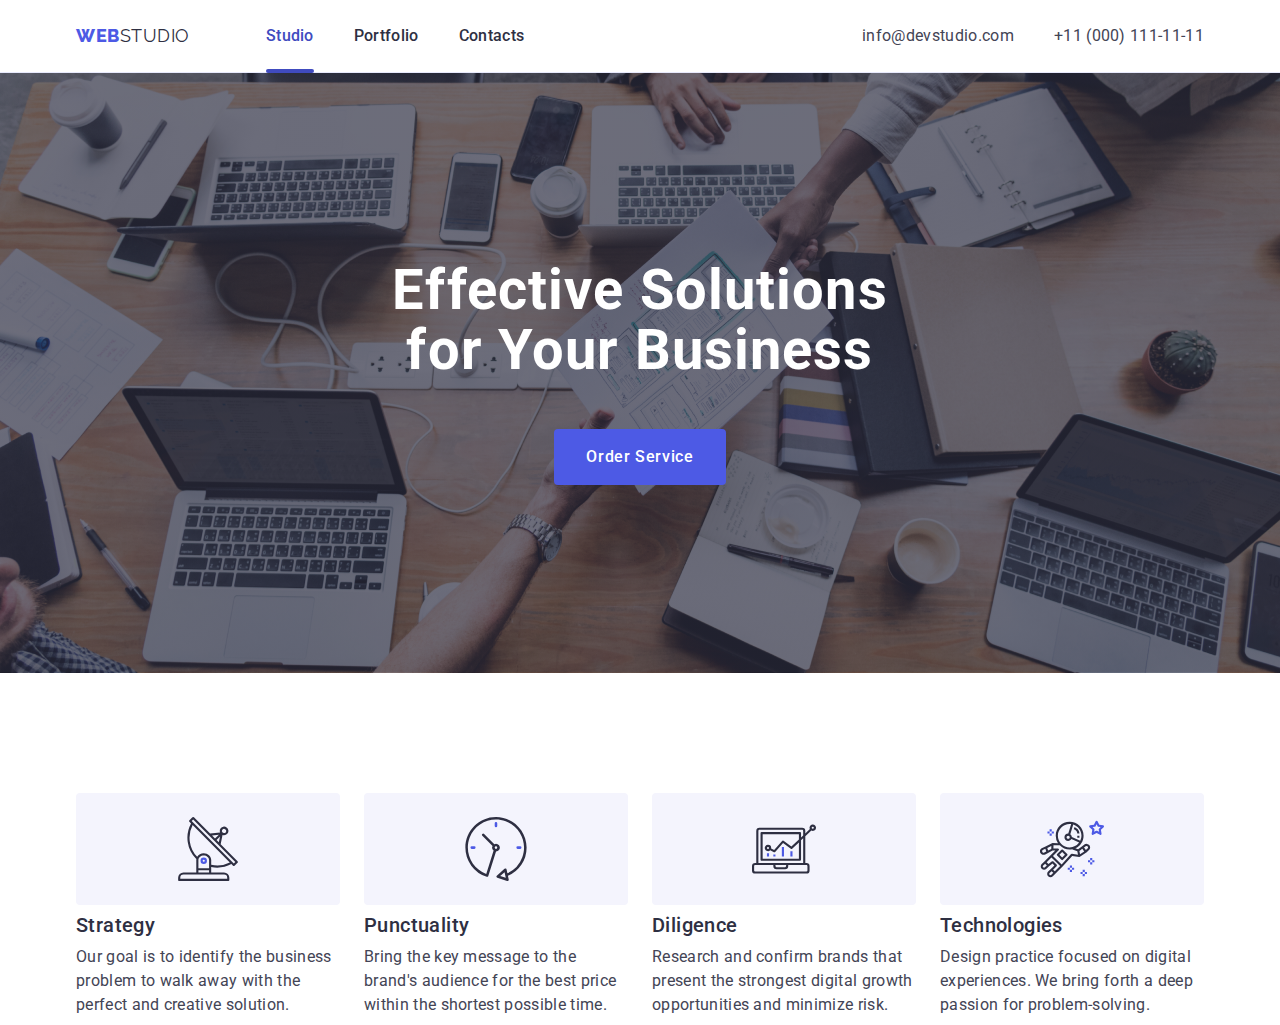
==== index.html @ 79053220 "menu+hero+advantages" ====
<!DOCTYPE html>
<html lang="en">
  <head>
    <meta charset="UTF-8" />
    <meta http-equiv="X-UA-Compatible" content="IE=edge" />
    <meta name="viewport" content="width=device-width, initial-scale=1.0" />
    <title>Webstudio</title>

    <link rel="preconnect" href="https://fonts.googleapis.com" />
    <link rel="preconnect" href="https://fonts.gstatic.com" crossorigin />
    <link
      href="https://fonts.googleapis.com/css2?family=Raleway:wght@800&family=Roboto:wght@400;500;700;900&display=swap"
      rel="stylesheet"
    />
    <link
      rel="stylesheet"
      href="https://cdn.jsdelivr.net/npm/modern-normalize@1.1.0/modern-normalize.css"
    />
    <link rel="stylesheet" href="./css/styles.css" />
    <link rel="stylesheet" href="./css/mobile.css" />
    <link rel="stylesheet" href="./css/tablet.css" />
    <link rel="stylesheet" href="./css/desktop.css" />
  </head>
  <body>
    <!-- /* ---------------HEADER-------------------- */ -->
    <header class="header">
      <div class="container peage-header-container">
        <nav class="header-navigation">
          <a href="./index.html" class="header-logo link"> <span>Web</span> Studio</a>
          <ul class="hader-list list">
            <li class="header-item">
              <a class="header-link link current" href="">Studio</a>
            </li>
            <li class="header-item">
              <a class="header-link link" href="./portfolio.html">Portfolio</a>
            </li>
            <li class="header-item"><a class="header-link link" href="">Contacts</a></li>
          </ul>
        </nav>
        <!-- address -->
        <address class="address">
          <ul class="address-list list">
            <li class="address-item">
              <a class="address-mailo link" href="mailto:info@devstudio.com">info@devstudio.com</a>
            </li>
            <li class="address-item">
              <a class="address-tel link" href="tel:+110001111111">+11 (000) 111-11-11</a>
            </li>
          </ul>
        </address>
        <button class="mob-menu-btn" data-menu-open type="button">
          <svg class="mob-menu-icon" width="32" height="22">
            <use href="./images/icons.svg#icon-menu-hamburger"></use>
          </svg>
        </button>
      </div>
      <!-- --mob-menu-- -->
      <div class="mob-menu is-hidden" data-menu>
        <div class="container">
          <div>
            <button type="button" data-menu-close class="mob-menu-close-btn">
              <svg class="beckdrop-close-icons" width="8" height="8">
                <use href="./images/icons.svg#icon-clos"></use>
              </svg>
            </button>
    
            <ul class="mob-menu-navigation list">
              <li class="mob-menu-navigation-item">
                <a class="mob-menu-link link current" href="./index.html">Studio</a>
              </li>
              <li class="mob-menu-navigation-item">
                <a class="mob-menu-link link" href="./portfolio.html">Portfolio</a>
              </li>
              <li class="mob-menu-navigation-item">
                <a class="mob-menu-link link" href="">Contacts</a>
              </li>
            </ul>
          </div>
          
          <div class="mob-menu-contacts">
            <a class="mob-menu-phone link" href="tel:+110001111111"
              >+11 (000) 111-11-11</a
            >
            <a class="mob-menu-email link" href="mailto:info@devstudio.com"
              >info@devstudio.com</a
            >
            <div class="mob-menu-soc-div">
              <ul class="mob-menu-soc-list list">
                <li class="team-soc-item">
                  <a href="" class="team-soc-link" aria-label="Instagram">
                    <svg width="24" height="24" class="team-soc-icon">
                      <use href="./images/icons.svg#icon-instagram"></use>
                    </svg>
                  </a>
                </li>
                <li class="team-soc-item">
                  <a href="" class="team-soc-link" aria-label="Twitter">
                    <svg width="24" height="24" class="team-soc-icon">
                      <use href="./images/icons.svg#icon-twitter"></use>
                    </svg>
                  </a>
                </li>
                <li class="team-soc-item">
                  <a href="" class="team-soc-link" aria-label="Facebook">
                    <svg width="24" height="24" class="team-soc-icon">
                      <use href="./images/icons.svg#icon-facebook"></use>
                    </svg>
                  </a>
                </li>
                <li class="team-soc-item">
                  <a href="" class="team-soc-link" aria-label="LinkedIn">
                    <svg width="24" height="24" class="team-soc-icon">
                      <use href="./images/icons.svg#icon-linkedin"></use>
                    </svg>
                  </a>
                </li>
              </ul>
            </div>
            
          </div>
        </div>
       
      </div>
    </header>
    <main>
      <!------------- Секція1-HERO ---------------->
      <section class="hero">
        <div class="container">
          <h1 class="hero-title">Effective Solutions for Your Business</h1>
          <button class="hero-btn" type="button" data-modal-open>Order Service</button>
        </div>
      </section>
      <!------------ Секція2- ADVANTAGES------------>
      <section class="advantadest section">
        <div class="container">
          <h2 class="visually-hidden">Advantages of cooperation with us</h2>
          <ul class="advantadest-list list">
            <li class="advantadest-item">
              <a href="" class="advantadest-link link">
                <svg class="advantadest-icons" width="64" height="64">
                  <use href="./images/icons.svg#icon-strategi"></use>
                </svg>
              </a>
              <h3 class="advantadest-title">Strategy</h3>
              <p class="advantadest-text">
                Our goal is to identify the business problem to walk away with the perfect and
                creative solution.
              </p>
            </li>
            <li class="advantadest-item">
              <a href="" class="advantadest-link link">
                <svg class="advantadest-icons" width="64" height="64">
                  <use href="./images/icons.svg#icon-punctuality"></use>
                </svg>
              </a>              
              <h3 class="advantadest-title">Punctuality</h3>
              <p class="advantadest-text">
                Bring the key message to the brand's audience for the best price within the shortest
                possible time.
              </p>
            </li>
            <li class="advantadest-item">
              <a href="" class="advantadest-link link">
                <svg class="advantadest-icons" width="64" height="64">
                  <use href="./images/icons.svg#icon-diligence"></use>
                </svg>
              </a>              
              <h3 class="advantadest-title">Diligence</h3>
              <p class="advantadest-text">
                Research and confirm brands that present the strongest digital growth opportunities
                and minimize risk.
              </p>
            </li>
            <li class="advantadest-item">
              <a href="" class="advantadest-link link">
                <svg class="advantadest-icons" width="64" height="64">
                  <use href="./images/icons.svg#icon-technologies"></use>
                </svg>
              </a>              
              <h3 class="advantadest-title">Technologies</h3>
              <p class="advantadest-text">
                Design practice focused on digital experiences. We bring forth a deep passion for
                problem-solving.
              </p>
            </li>
          </ul>
        </div>
      </section>
      <!--------- Секція3- SERVICES---------- -->
      <!-- <section class="services-section">
        <div class="container" >
          <h2 class="services-title">What are we doing</h2>
          <ul class="services-list list dflist">
            <li class="services-item">
              <img src="./images/bild-1.jpg" alt="website for desktop" width="360" />
            </li>
            <li class="services-item">
              <img src="./images/bild-2.jpg" alt="websites for mobile devices" width="360" />
            </li>
            <li class="services-item">
              <img src="./images/bild-3.jpg" alt="website with responsive layout" width="360" />
            </li>
          </ul>
        </div>
      </section> -->
      <!-- -----Секція4 - TEAM--------- -->
      <!-- <section class="team-section">
        <div class="container">
          <h2 class="team-title-container">Our Team</h2>
          <ul class="team-list list dflist">
            <li class="team-item">
              <img
                src="./images/mark.jpg"
                alt="portrait photo of the Product Designer"
                width="264"
              />
              <div class="team-text-wraper">
                <h3 class="team-title">Mark Guerrero</h3>
                <p class="team-text">Product Designer</p>
                <ul class="team-social-list list">
                  <li class="team-social-item">
                    <a href="" class="team-social-link link">
                      <svg class="team-social-icons" width="16" height="16"> 
                        <use href="./images/icons.svg#icon-instagram"></use>
                      </svg>
                    </a></li>
                  <li class="team-social-item">
                    <a href="" class="team-social-link link">
                      <svg class="team-social-icons" width="16" height="16">
                        <use href="./images/icons.svg#icon-twitter"></use>
                      </svg>
                    </a></li>
                  <li class="team-social-item">
                    <a href="" class="team-social-link link">
                      <svg class="team-social-icons" width="16" height="16">
                        <use href="./images/icons.svg#icon-facebook"></use>
                      </svg>
                    </a></li>
                  <li class="team-social-item">
                    <a href="" class="team-social-link link">
                      <svg class="team-social-icons" width="16" height="16">
                        <use href="./images/icons.svg#icon-linkedin"></use>
                      </svg>
                    </a></li>
                </ul>
               </div>
            </li>
            <li class="team-item">
              <img
                src="./images/tom.jpg"
                alt="portrait photo of the Frontend Developer"
                width="264"
              />
              <div class="team-text-wraper">
                <h3 class="team-title">Tom Ford</h3>
                <p class="team-text">Frontend Developer</p>
                <ul class="team-social-list list">
                  <li class="team-social-item">
                    <a href="" class="team-social-link link">
                      <svg class="team-social-icons" width="16" height="16"> 
                        <use href="./images/icons.svg#icon-instagram"></use>
                      </svg>
                    </a></li>
                  <li class="team-social-item">
                    <a href="" class="team-social-link link">
                      <svg class="team-social-icons" width="16" height="16">
                        <use href="./images/icons.svg#icon-twitter"></use>
                      </svg>
                    </a></li>
                  <li class="team-social-item">
                    <a href="" class="team-social-link link">
                      <svg class="team-social-icons" width="16" height="16">
                        <use href="./images/icons.svg#icon-facebook"></use>
                      </svg>
                    </a></li>
                  <li class="team-social-item">
                    <a href="" class="team-social-link link">
                      <svg class="team-social-icons" width="16" height="16">
                        <use href="./images/icons.svg#icon-linkedin"></use>
                      </svg>
                    </a></li>
                </ul>                
              </div>
              
            </li>
              <li class="team-item">
                <img src="./images/camila.jpg" alt="portrait photo of the Marketing" width="264" />
                <div class="team-text-wraper">
                  <h3 class="team-title">Camila Garcia</h3>
                  <p class="team-text">Marketing</p>
                  <ul class="team-social-list list">
                    <li class="team-social-item">
                      <a href="" class="team-social-link link">
                        <svg class="team-social-icons" width="16" height="16"> 
                          <use href="./images/icons.svg#icon-instagram"></use>
                        </svg>
                      </a></li>
                    <li class="team-social-item">
                      <a href="" class="team-social-link link">
                        <svg class="team-social-icons" width="16" height="16">
                          <use href="./images/icons.svg#icon-twitter"></use>
                        </svg>
                      </a></li>
                    <li class="team-social-item">
                      <a href="" class="team-social-link link">
                        <svg class="team-social-icons" width="16" height="16">
                          <use href="./images/icons.svg#icon-facebook"></use>
                        </svg>
                      </a></li>
                    <li class="team-social-item">
                      <a href="" class="team-social-link link">
                        <svg class="team-social-icons" width="16" height="16">
                          <use href="./images/icons.svg#icon-linkedin"></use>
                        </svg>
                      </a></li>
                  </ul>                  
                </div>
              </li>
              <li class="team-item">
                <img src="./images/daniel.jpg" alt="portrait photo of the UI Designer" width="264" />
                <div class="team-text-wraper">
                  <h3 class="team-title">Daniel Wilson</h3>
                  <p class="team-text">UI Designer</p>
                  <ul class="team-social-list list">
                    <li class="team-social-item">
                      <a href="" class="team-social-link link">
                        <svg class="team-social-icons" width="16" height="16"> 
                          <use href="./images/icons.svg#icon-instagram"></use>
                        </svg>
                      </a></li>
                    <li class="team-social-item">
                      <a href="" class="team-social-link link">
                        <svg class="team-social-icons" width="16" height="16">
                          <use href="./images/icons.svg#icon-twitter"></use>
                        </svg>
                      </a></li>
                    <li class="team-social-item">
                      <a href="" class="team-social-link link">
                        <svg class="team-social-icons" width="16" height="16">
                          <use href="./images/icons.svg#icon-facebook"></use>
                        </svg>
                      </a></li>
                    <li class="team-social-item">
                      <a href="" class="team-social-link link">
                        <svg class="team-social-icons" width="16" height="16">
                          <use href="./images/icons.svg#icon-linkedin"></use>
                        </svg>
                      </a></li>
                  </ul>                  
                </div>
              </li>
    </main> -->
    <!-- ---------- Секція 5--CUSTOMERS ------------ -->
   <!-- <section class="coust-section">
    <div class="container">
    <h2 class="coust-title">Customers</h2>  
      <ul class="coust-list list">
        <li class="coust-item">
          <a href="" class="coust-link link">
            <svg class="coust-icons" width="104" height="56">
            <use href="./images/icons.svg#icon-customers1"></use>
            </svg>
          </a>
        </li>
        <li class="coust-item">
          <a href="" class="coust-link link">
            <svg class="coust-icons" wight="104" height="56">
              <use href="./images/icons.svg#icon-customers2"></use>
            </svg>
          </a>
        </li>
        <li class="coust-item">
          <a href="" class="coust-link link">
            <svg class="coust-icons" wight="104" height="56">
              <use href="./images/icons.svg#icon-customers3"></use>
            </svg>
          </a>
        </li>
        <li class="coust-item">
          <a href="" class="coust-link link">
            <svg class="coust-icons" wight="104" height="56">
              <use href="./images/icons.svg#icon-customers4"></use>
            </svg>
          </a>
        </li>
        <li class="coust-item">
          <a href="" class="coust-link link">
            <svg class="coust-icons" wight="104" height="56">
              <use href="./images/icons.svg#icon-customers5"></use>
            </svg>
          </a>
        </li>
        <li class="coust-item">
          <a href="" class="coust-link link">
            <svg class="coust-icons" wight="104" height="56">
              <use href="./images/icons.svg#icon-customers6"></use>
            </svg>
          </a>
        </li>                
      </ul>
    </div>
   </section> -->

    <!------------ FOOTER -------------->
    <!-- <footer class="footer">
      <div class="footer-wrap container">
        <section class="footer-log-section">
          <a class="footer-logo link" href="./index.html"> <span>Web</span> Studio</a>
          <p class="footer-text">
            Increase the flow of customers and sales for your business with digital marketing &
            growth solutions.
          </p>
        </section>
       
        <section class="footer-soc-section">
          <h3 class="footer-title">Social media</h3>
          <ul class="footer-list list">
            <li class="footer-item">
              <a href="" class="footer-link link">
                <svg class="footer-icons" width="24" height="24">
                  <use href="./images/icons.svg#icon-instagram"></use>
                </svg>
              </a>
            </li>
            <li class="footer-item">
              <a href="" class="footer-link link">
                <svg class="footer-icons" width="24" height="24">
                  <use href="./images/icons.svg#icon-twitter"></use>
                </svg>
              </a>
            </li>
            <li class="footer-item">
              <a href="" class="footer-link link">
                <svg class="footer-icons" width="24" height="24">
                  <use href="./images/icons.svg#icon-facebook"></use>
                </svg>
              </a>
            </li>
            <li class="footer-item">
              <a href="" class="footer-link link">
                <svg class="footer-icons" width="24" height="24">
                  <use href="./images/icons.svg#icon-linkedin"></use>
                </svg>
              </a>
            </li>                                    
          </ul>
        </section> 
        <section class="footer-subscribe-section">
              <h3 class="footer-title">Subscribe</h3>
                <form class="form-subscribe">
                <input class="subscribe-input" type="text" name="email" placeholder="E-mail" required>   
                <button class="subscribe-btn" type="submit" >
                  <span class="subscribe-span">Subscribe</span> 
                    <svg class="subscribe-icon" width="24" height="20">
                      <use href="./images/icons.svg#icon-telegram" ></use>
                    </svg>       
                </button> 
                  </form>
        </section>
      </div>
    </footer> -->
    <div class="beckdrop is-hidden"  data-modal>
      <div class="modal">
        <button class="beckdrop-close" type="button" data-modal-close>
          <svg class="beckdrop-close-icons" width="8" height="8" >
            <use href="./images/icons.svg#icon-VectorX"></use>
          </svg>
        </button>
        <p class="modal-tittle">Leave your contacts and we will call you back</p>
        <form class="modal-form">

          <div class="modal-field">
            <label class="input-text" for="usere-email">Name</label>
            <div class="input-wrap">
              <input class="modal-input"
              type="text"
              name="user-name"
              id="usere-email"
              required >
              <svg class="modal-icon" width="18px" height="18px" >
                <use href="./images/icons.svg#icon-name" ></use>
              </svg>
            </div>
          </div>
          <div class="modal-field">
            <label class="input-text" for="usere-phone">Phone</label>
            <div class="input-wrap">
              <input type="text" name="user-phone" class="modal-input"
               id="usere-phone 
               required">
              <svg class="modal-icon" width="18px" height="24px" >
                <use href="./images/icons.svg#icon-telefon" ></use>
              </svg>
            </div>
          </div>
          <div class="modal-field">
            <label class="input-text" for="usere-email">Email</label>
            <div class="input-wrap">
              <input type="text" name="user-email" class="modal-input"
               id="email required">
              <svg class="modal-icon" width="18px" height="24px" >
                <use href="./images/icons.svg#icon-email" ></use>
              </svg>
            </div>
          </div>
          <div class="modal-field">
            <label class="input-text" for="usere-coment">Comment</label>
            <textarea name="input-text" id="usere-coment" class="modal-message" placeholder="Text input"></textarea>
          </div>
          <div class="modal-field">
            <input class="input-check visually-hidden" type="checkbox" id="policy" value="true">
            <label for="policy" class="check-text">
              <span>
                <svg class="check-icon" width="10" height="8">
                  <use href="./images/icons.svg#icon-check"></use>
                </svg>
              </span>
              I accept the terms and conditions of the 
              <a class="link-policy" href=""> Privacy Policy</a> 
            </label>
          </div>
          <button class="modal-btn" type="submit">Send</button>

        </form>
      </div>
    </div>
    <script src="./js/modal.js"></script>
    <script src="./js/mobile-menu.js"></script>
  </body>
</html>
---- css/styles.css ----
:root {
  --main-bg-color: #ffffff;
  --second-bg-dark-color: #2e2f42;
  --main-text-color: #434455;
  --second-text-bg-dark-color: #e7e9fc;
  --main-title-color: #2e2f42;
  --second-title-color: #ffffff;
  --main-text-size: 16px;
  --main-button-bg-color: #4d5ae5;
  --main-button-text-color: #ffffff;
  --activ-button-bg-hover-color: #404bbf;
  --main-link-color: #2e2f42;
  --activ-link-hover-color: #404bbf;
  --typical-lh: 1.5;
  --l-gradient: linear-gradient(rgba(46, 47, 66, 0.7), rgba(46, 47, 66, 0.7));
}

h1,
h2,
h3,
h4,
p {
  margin-top: 0;
  margin-bottom: 0;
}

ul,
ol {
  margin-top: 0;
  margin-bottom: 0;
  padding-left: 0;
}

img {
  display: block;
  width: 100%;
  height: auto;
}

.container {
  width: 100%;
  padding-left: 15px;
  padding-right: 15px;
  margin: 0 auto;
}

body {
  font-family: 'Roboto', sans-serifl;
  color: var(--main-text-color);
  background-color: var(--main-bg-color);
}

button {
  cursor: pointer;
}

.peage-header-container {
  display: flex;
}

.dflist {
  display: flex;
  gap: 24px;
}

.link {
  text-decoration: none;
}

.list {
  list-style: none;
}

.section {
  padding-top: 96px;
  padding-bottom: 96px;
}

/* ---------------HEADER-------------------- */
.header {
  padding-top: 24px;
  padding-bottom: 24px;
  width: 100%;
  border-bottom: 1px solid #e7e9fc;
  box-shadow: 0px 2px 1px rgba(46, 47, 66, 0.08),
    0px 1px 1px rgba(46, 47, 66, 0.16), 0px 1px 6px rgba(46, 47, 66, 0.08);
}

.header-logo {
  font-family: 'Raleway';
  font-size: 18px;
  line-height: 1.33;
  display: flex;
  align-items: center;
  letter-spacing: 0.03em;
  text-transform: uppercase;
  color: #2e2f42;
  margin-right: 76px;
}

.header-logo > span {
  font-family: 'Raleway';
  font-weight: 800;
  font-size: 18px;
  line-height: 1.33;
  letter-spacing: 0.03em;
  text-transform: uppercase;
  color: #4d5ae5;
}

.header-link.current-pf {
  position: relative;
  color: #404bbf;
}
.current-pf::after {
  position: absolute;
  left: 0;
  bottom: -28px;
  content: '';
  width: 100%;
  height: 4px;
  border-radius: 2px;
  background-color: #404bbf;
}

/* address */

.header-border {
}
/* --мобильне меню -- */

/* --скриті(меню+адреса)-- */
.hader-list,
.address-list {
  display: none;
}
/* --хамбург-меню- */
.mob-menu-btn {
  padding: 0;
  border: none;
  background-color: #fff;
  cursor: pointer;
  margin-left: auto;
}
.mob-menu-icon {
  stroke: #000;
}

.mob-menu {
  position: fixed;
  z-index: 100;
  top: 0;
  display: flex;
  flex-direction: column;
  justify-content: space-between;
  width: 100%;
  height: 100%;
  padding: 80px 40px 40px 40px;
  background-color: #fff;
  overflow-y: auto;
}

/* @media screen and (max-width: 479px) {
  .container-menu {
    max-width: 228px;
  }
} */
.mob-menu > .container {
  display: flex;
  height: 100%;
  width: 100%;
  flex-direction: column;
  justify-content: space-between;
}
.mob-menu-close-btn {
  position: absolute;
  top: 40px;
  right: 40px;
  display: flex;
  justify-content: center;
  align-items: center;
  width: 24px;
  height: 24px;
  padding: 0;
  border: 1px solid rgba(0, 0, 0, 0.1);
  border-radius: 50%;
  background-color: #e7e9fc;
  cursor: pointer;
}
.beckdrop-close:is(:hover, :focus) {
  background-color: #404bbf;
  fill: #ffffff;
}

.mob-menu-close-btn:active {
  background-color: #404bbf;
  fill: #fff;
  border: none;
}

.mob-menu-navigation {
  display: flex;
  flex-direction: column;
  gap: 40px;
}

.mob-menu-link {
  font-weight: 700;
  font-size: 36px;
  line-height: 1.11;
  letter-spacing: 0.02em;
  text-transform: capitalize;
  color: #2e2f42;
  transition: color var(--l-gradient);
}

.mob-menu-link:is(:hover, :focus) {
  color: #404bbf;
}

.mob-menu-phone {
  display: block;
  margin-top: 40px;
  margin-bottom: 40px;
  font-weight: 600;
  font-size: 22px;
  line-height: 1.11;
  color: #4d5ae5;
  transition: color #404bbf;
}

.mob-menu-phone:is(:hover, :focus) {
  color: #404bbf;
}

.mob-menu-email {
  display: block;
  margin-bottom: 48px;
  font-weight: 500;
  font-size: 20px;
  line-height: 1.2;
  letter-spacing: 0.02em;
  color: #434455;
  transition: color var(--l-gradient);
}

.mob-menu-email:is(:hover, :focus) {
  color: #4d5ae5;
}

.mob-menu-soc-div {
  max-width: 328px;
}
.mob-menu-soc-list {
  display: flex;
  justify-content: space-between;
}

.is-hidden {
  opacity: 0;
  visibility: hidden;
  pointer-events: none;
}
.team-soc-item {
  width: 40px;
  height: 40px;
}

.team-soc-link {
  display: flex;
  justify-content: center;
  align-items: center;
  width: 100%;
  height: 100%;
  border-radius: 50%;
  color: #f4f4fd;
  background-color: #4d5ae5;
  transition: background-color var(--l-gradient);
}

.team-soc-link:is(:hover, :focus) {
  background-color: #404bbf;
}

.team-soc-icon {
  fill: currentColor;
}

/* ------------СЕККЦІЯ1--HERO---------------- */
.hero {
  max-width: 1440px;
  margin: 0 auto;
  background-color: var(--second-bg-dark-color);
  background-image: var(--l-gradient), url(../images/hero-mob.jpg);
  background-repeat: no-repeat;
  background-position: center;
  background-size: cover;
  text-align: center;
  padding-top: 112px;
  padding-bottom: 112px;
}
@media (min-device-pixel-ratio: 2),
  (-webkit-min-device-pixel-ratio: 2),
  (min-resolution: 192dpi),
  (min-resolution: 2dppx) {
  .hero {
    background-image: var(--l-gradient), url(../images/hero-mob-2x.jpg);
  }
}
.hero-title {
  font-size: 36px;
  line-height: 1.1;
  text-align: center;
  letter-spacing: 0.02em;
  color: var(--second-title-color);
  max-width: 496px;
  margin-left: auto;
  margin-right: auto;
  margin-bottom: 72px;
  max-width: 320px;
}

.hero-btn {
  padding: 16px 32px;
  border-radius: 4px;
  border: 0;
  font-family: inherit;
  font-weight: 500;
  font-size: var(--main-text-size);
  line-height: var(--typical-lh);
  letter-spacing: 0.04em;
  color: var(--main-button-text-color);
  background: var(--main-button-bg-color);
  transition: background-color 250ms cubic-bezier(0.4, 0, 0.2, 1),
    color 250ms cubic-bezier(0.4, 0, 0.2, 1);
}
.hero-btn:is(:hover, :focus) {
  background: var(--activ-button-bg-hover-color);
}

/* -------------Секція2 - ADVANTAGES---------------- */
.advantadest {
}

.visually-hidden {
  position: absolute;
  white-space: nowrap;
  width: 1px;
  height: 1px;
  overflow: hidden;
  border: 0;
  padding: 0;
  clip: rect(0 0 0 0);
  clip-path: inset(50%);
  margin: -1px;
}

.advantadest-list {
  /* flex-direction: column; */
}

.advantadest-item {
  height: 112px;
  margin-bottom: 72px;
}

.advantadest-link {
  width: 100%;
  height: 100%;
  border-radius: 4px;
  background-color: #f4f4fd;
  display: none;
  align-items: center;
  justify-content: center;
  margin-bottom: 8px;
}
.link {
}
.advantadest-icons {
}

.advantadest-title {
  font-weight: 500;
  font-size: 36px;
  line-height: 1.11;
  letter-spacing: 0.02em;
  color: var(--main-title-color);
  margin-bottom: 8px;
  text-align: center;
}

.advantadest-text {
  font-size: var(--main-text-size);
  line-height: var(--typical-lh);
  letter-spacing: 0.02em;
  max-width: 396px;
}

/* --------------Секція3 - SERVISES----------------- */
.services-section {
  padding-bottom: 120px;
  padding-top: 120px;
}
.services-title {
  font-size: 36px;
  line-height: 1.11;
  text-align: center;
  letter-spacing: 0.02em;
  text-transform: capitalize;
  color: var(--main-title-color);
  margin-bottom: 72px;
}
.services-list {
}
.list {
}

/* -----------------Сулція4 - TEAM------------------ */
.team-section {
  padding-top: 120px;
  padding-bottom: 120px;
  background-color: #f4f4fd;
}

.team-title-container {
  font-size: 36px;
  line-height: 1.11;
  text-align: center;
  letter-spacing: 0.02em;
  color: #2e2f42;
  margin-bottom: 72px;
}
.team-list {
}

.team-item {
  box-shadow: 0px 1px 6px rgba(46, 47, 66, 0.08),
    0px 1px 1px rgba(46, 47, 66, 0.16), 0px 2px 1px rgba(46, 47, 66, 0.08);
}

.team-text-wraper {
  padding-top: 32px;
  padding-bottom: 32px;
  border-radius: 0px 0px 4px 4px;
  border: solid #e7e9fc;
  border-width: 0px 1px 1px 1px;
  background-color: #fff;
}

.team-title {
  font-weight: 500;
  font-size: 20px;
  line-height: 1.2;
  text-align: center;
  letter-spacing: 0.02em;
  color: var(--main-title-color);
  margin-bottom: 8px;
}
.team-text {
  font-size: var(--main-text-size);
  line-height: var(--typical-lh);
  text-align: center;
  letter-spacing: 0.02em;
  margin-bottom: 8px;
}

.team-social-list {
  display: flex;
  justify-content: center;
  gap: 24px;
}
.team-social-item {
  width: 40px;
  height: 40px;
}
.team-social-link {
  width: 100%;
  height: 100%;
  border-radius: 50%;
  display: flex;
  justify-content: center;
  align-items: center;
  background-color: #4d5ae5;
  transition: background-color 250ms cubic-bezier(0.4, 0, 0.2, 1),
    color 250ms cubic-bezier(0.4, 0, 0.2, 1);
}

.team-social-link:is(:hover, :focus) {
  background-color: #404bbf;
}

.team-social-icons {
}

/* !------------ Секція 5--CUSTOMERS ------------ */
.coust-section {
  padding-top: 130px;
  padding-bottom: 120px;
}

.coust-title {
  font-size: 36px;
  line-height: 1.11;
  text-align: center;
  letter-spacing: 0.02em;
  color: #2e2f42;
  margin-bottom: 72px;
}
.coust-list {
  display: flex;
  gap: 24px;
}

.list {
}
.coust-item {
  width: calc((100% - 120px) / 6);
  height: 88px;
}

.coust-link {
  width: 100%;
  height: 100%;
  border: 1px solid #8e8f99;
  border-radius: 4px;
  display: flex;
  align-items: center;
  justify-content: center;
  color: #afb1b8;
  transition: background-color 250ms cubic-bezier(0.4, 0, 0.2, 1),
    color 250ms cubic-bezier(0.4, 0, 0.2, 1);
}

.coust-icons {
  fill: currentColor;
}

.coust-link:is(:hover, :focus) {
  border-color: #404bbf;
  color: #404bbf;
}

/* .coust-link:is(:hover, :focus) .coust-icons {
  fill: #404BBF;
} */

/* -----------------FOOTER---------------- */
.footer {
  background-color: var(--second-bg-dark-color);
}

.footer-wrap {
  display: flex;

  padding-bottom: 100px;
  padding-top: 100px;
}

.footer-log-section {
  width: 264px;
}

.footer-logo > span {
  font-family: 'Raleway';
  font-weight: 800;
  font-size: 18px;
  line-height: 1.17;
  align-items: center;
  letter-spacing: 0.03em;
  text-transform: uppercase;
  color: #4d5ae5;
}

.footer-logo {
  font-family: 'Raleway';
  font-weight: 800;
  font-size: 18px;
  line-height: 1.17;
  display: flex;
  align-items: center;
  letter-spacing: 0.03em;
  text-transform: uppercase;
  color: #f4f4fd;
  margin-bottom: 16px;
}

.footer-text {
  font-size: var(--main-text-size);
  line-height: var(--typical-lh);
  letter-spacing: 0.02em;
  color: #e7e9fc;
}

.footer-soc-section {
  max-width: 208px;
  margin-left: 120px;
}

.footer-title {
  font-weight: 500;
  font-size: 16px;
  line-height: 1.5;
  letter-spacing: 0.02em;
  color: #ffffff;
  margin-bottom: 16px;
}
.footer-list {
  display: flex;
  gap: 16px;
}

.footer-item {
  width: 40px;
  height: 40px;
}

.footer-link:is(:focus, :hover) {
  background-color: #31d0aa;
}

.footer-link {
  width: 100%;
  height: 100%;
  border-radius: 50%;
  display: flex;
  justify-content: center;
  align-items: center;
  background: rgba(255, 255, 255, 0.1);
  transition: background-color 250ms cubic-bezier(0.4, 0, 0.2, 1),
    color 250ms cubic-bezier(0.4, 0, 0.2, 1);
}

.footer-subscribe-wrap > .container {
  display: flex;
}
/* .footer-subscribe-wrap {
  gap: 80px;
  padding-bottom: 100px;
  padding-top: 100px;
} */
.form-subscribe-wrap {
  /* display: flex; */
}
.footer-subscribe-section {
  max-width: 453px;
  margin-left: 80px;
}
.form-subscribe {
  display: flex;
  gap: 24px;
}
.subscribe-input {
  width: 264px;
  height: 40px;
  border: 1px solid rgba(255, 255, 255, 0.3);
  border-radius: 4px;
  background: transparent;
  outline: transparent;
  padding-left: 16px;
  color: #fff;
}
.subscribe-btn {
  font-family: inherit;
  font-weight: 500;
  font-size: 16px;
  line-height: 1.5;
  letter-spacing: 0.04em;
  width: 165px;
  height: 40px;
  display: flex;
  flex-direction: row;
  justify-content: center;
  align-items: center;
  padding: 0;
  color: #ffffff;
  background: #4d5ae5;
  box-shadow: 0px 4px 4px rgb(0 0 0 / 15%);
  border-radius: 4px;
  border: none;
  bottom: none;
  cursor: pointer;
  transition-property: background-color;
  transition-duration: 250ms;
  transition-timing-function: cubic-bezier(0.4, 0, 0.2, 1);
}
.subscribe-btn:is(:hover, :focus) {
  background: var(--activ-button-bg-hover-color);
}
.subscribe-span {
  justify-content: center;
  align-items: center;
  display: inline-block;
}
.subscribe-icon {
  fill: #ffffff;
  margin-left: 0;
  margin-left: 16px;
}

/* -----------сторінка2-Portfolio------------------ */
/*-секція-фільтрів- */

.filter {
  padding-top: 96px;
  padding-bottom: 120px;
}

.filter-container {
}

.filter-wraper {
  margin-bottom: 72px;
}

.filter-list {
  margin-left: auto;
  margin-right: auto;
}

.dflist-filter {
  display: flex;
  gap: 24px;
  justify-content: center;
}

.filtr-item {
}
.filtr-btn {
  border: 1px solid #e7e9fc;
  border-radius: 4px;
  min-width: 69px;
  height: 48px;
  font-style: inherit;
  font-weight: 500;
  font-size: var(--main-text-size);
  line-height: var(--typical-lh);
  letter-spacing: 0.04em;
  color: #4d5ae5;
  cursor: pointer;
  background: #f4f4fd;
  padding: 12px 24px;
  transition: background-color 250ms cubic-bezier(0.4, 0, 0.2, 1),
    color 250ms cubic-bezier(0.4, 0, 0.2, 1);
}

.filtr-btn:is(:hover, :focus) {
  color: #ffffff;
  background: var(--activ-button-bg-hover-color);
  box-shadow: 0px 3px 1px rgba(0, 0, 0, 0.1), 0px 2px 1px rgba(0, 0, 0, 0.08),
    0px 2px 2px rgba(0, 0, 0, 0.12);
}

/*-секція-Gallery */
.galery-hidden {
  position: absolute;
  white-space: nowrap;
  width: 1px;
  height: 1px;
  overflow: hidden;
  border: 0;
  padding: 0;
  clip: rect(0 0 0 0);
  clip-path: inset(50%);
  margin: -1px;
}

.gallery-item {
  box-shadow: 0px 1px 6px rgba(46, 47, 66, 0.08);
}

.galery-link {
  display: block;
}

.galery-link:is(:hover, :focus) {
  box-shadow: 0px 1px 6px rgba(46, 47, 66, 0.08),
    0px 1px 1px rgba(46, 47, 66, 0.16), 0px 2px 1px rgba(46, 47, 66, 0.08);
}

.gallery-overley-wraper {
  position: relative;
  overflow: hidden;
}

.gallery-overley-text-wraper {
  position: absolute;
  top: 0;
  width: 100%;
  height: 100%;
  background-color: #4d5ae5;
  transform: translateY(100%);
  transition: transform 250ms cubic-bezier(0.4, 0, 0.2, 1);
}
.galery-link:is(:hover, :focus) .gallery-overley-text-wraper {
  transform: translateY(0);
}

.overley-text {
  font-size: 16px;
  line-height: 1.5;
  letter-spacing: 0.02em;
  color: #f4f4fd;
  padding: 40px 32px;
}

.dflist-gallery {
  display: flex;
  flex-wrap: wrap;
  column-gap: 24px;
  row-gap: 48px;
}

.gallery-item {
  width: calc((100% - 48px) / 3);
}

.gallery-wraper {
  padding-top: 32px;
  padding-bottom: 32px;
  padding-left: 16px;
  border-radius: 0px 0px 4px 4px;
  border: solid #e7e9fc;
  border-width: 0px 1px 1px 1px;
}

.gallery-title {
  font-weight: 500;
  font-size: 20px;
  line-height: 1.2;
  letter-spacing: 0.02em;
  color: var(--main-title-color);
  margin-bottom: 8px;
}
.gallery-text {
  font-size: var(--main-text-size);
  line-height: var(--typical-lh);
  letter-spacing: 0.02em;
}

.beckdrop {
  position: fixed;
  top: 0;
  width: 100%;
  height: 100%;
  background: rgba(46, 47, 66, 0.4);
  transition: opacity 250ms cubic-bezier(0.4, 0, 0.2, 1),
    visibility 250ms cubic-bezier(0.4, 0, 0.2, 1);
}

.modal {
  position: absolute;
  top: 50%;
  left: 50%;
  transform: translate(-50%, -50%) scale(1);
  width: 408px;
  min-height: 576px;
  background: #fcfcfc;
  border-radius: 4px;
  padding: 24px;
  transition: transform 250ms cubic-bezier(0.4, 0, 0.2, 1);
}

.beckdrop.is-hidden .modal {
  transform: translate(-50%, -50%) scale(0);
}

.beckdrop-close {
  width: 24px;
  height: 24px;
  border-radius: 50%;
  background: #fcfcfc;
  border: 1px solid rgba(0, 0, 0, 0.1);
  display: flex;
  justify-content: center;
  align-items: center;
  margin-left: auto;
  padding: 0;
  margin-bottom: 24px;
  transition: background-color 250ms cubic-bezier(0.4, 0, 0.2, 1),
    color 250ms cubic-bezier(0.4, 0, 0.2, 1);
}
.beckdrop-close:is(:hover, :focus) {
  background-color: #404bbf;
  fill: #ffffff;
}

.is-hidden {
  opacity: 0;
  visibility: hidden;
  pointer-events: none;
}

.beckdrop-close-icons {
  fill: #000;
}

.modal-tittle {
  font-weight: 500;
  font-size: 16px;
  line-height: 1.5;
  text-align: center;
  letter-spacing: 0.02em;
  color: #2e2f42;
  margin-bottom: 16px;
}
.modal-input {
  width: 100%;
  height: 40px;
  border: 1px solid rgba(33, 33, 33, 0.2);
  border-radius: 4px;
  background: transparent;
  outline: transparent;
  padding-left: 38px;
  transition: opacity 250ms cubic-bezier(0.4, 0, 0.2, 1),
    visibility 250ms cubic-bezier(0.4, 0, 0.2, 1);
}

.modal-field {
  margin-bottom: 8px;
}

.input-text {
  display: inline-block;
  font-size: 12px;
  line-height: 1.33;
  letter-spacing: 0.04em;
  color: rgba(117, 117, 117, 0.5);
  font-weight: 400;
}

.input-wrap {
  position: relative;
}

.modal-input:focus {
  border-color: #4d5ae5;
}

.modal-input:focus + .modal-icon {
  fill: #4d5ae5;
}

.modal-icon {
  position: absolute;
  left: 16px;
  top: 50%;
  transform: translateY(-50%);
  transition: opacity 250ms cubic-bezier(0.4, 0, 0.2, 1),
    visibility 250ms cubic-bezier(0.4, 0, 0.2, 1);
}

.modal-message {
  width: 100%;
  height: 120px;
  border: 1px solid rgba(33, 33, 33, 0.2);
  border-radius: 4px;
  outline: transparent;
  padding: 8px 16px;
  resize: none;
}
.modal-message::placeholder {
  display: inline-block;
  font-size: 12px;
  line-height: 1.33;
  letter-spacing: 0.04em;
  color: rgba(117, 117, 117, 0.5);
  font-weight: 400;
}

.link-policy {
  color: #4d5ae5;
}

.modal-btn {
  display: block;
  margin: 0 auto;
  min-width: 169px;
  padding: 16px 32px;
  border-radius: 4px;
  border: 0;
  font-family: inherit;
  font-weight: 500;
  font-size: var(--main-text-size);
  line-height: var(--typical-lh);
  letter-spacing: 0.04em;
  color: var(--main-button-text-color);
  background: var(--main-button-bg-color);
  transition: background-color 250ms cubic-bezier(0.4, 0, 0.2, 1),
    color 250ms cubic-bezier(0.4, 0, 0.2, 1);
}

.modal-btn:is(:hover, :focus) {
  background: var(--activ-button-bg-hover-color);
}

.check-text {
  font-weight: 400;
  font-size: 12px;
  line-height: 1.17;
  letter-spacing: 0.04em;
  color: rgba(117, 117, 117, 0.5);
  display: flex;
}
.check-text span {
  border: 1.25px solid #2e2f42;
  border-radius: 2px;
  width: 16px;
  height: 16px;
  margin-right: 8px;
  display: flex;
  align-items: center;
  justify-content: center;
  fill: transparent;
}

.input-check:checked + .check-text span {
  background-color: #404bbf;
  border: none;
  fill: #f4f4fd;
}

/* .check-text::before {
  content: '';
  border: 1.25px solid #2e2f42;
  border-radius: 2px;
  width: 16px;
  height: 16px;
  margin-right: 8px;
}
.input-check:checked + .check-text::before {
  background: #404bbf;
  border: none;
  /* background-image: url(../images/check.svg);
  background-repeat: no-repeat;
  background-position: center; */
/* }
.input-check:focus + .check-text::before {
  border-color: #2e2f42;
} */
---- css/mobile.css ----
@media screen and (min-width: 480px) {
  .container {
    max-width: 426px;
  }
  .mob-menu-phone {
    font-size: 36px;
  }
}
---- css/tablet.css ----
@media screen and (min-width: 768px) {
  .container {
    max-width: 766px;
  }

  .header-navigation {
    display: flex;
    align-items: center;
  }
  .hader-list {
    display: flex;
    align-items: center;
    gap: 40px;
  }

  .header-link {
    font-weight: 500;
    font-size: var(--main-text-size);
    line-height: var(--typical-lh);
    letter-spacing: 0.02em;
    color: var(--main-link-color);
  }
  .header-link.current {
    position: relative;
    color: #404bbf;
  }
  .current::after {
    position: absolute;
    left: 0;
    bottom: -28px;
    content: '';
    width: 100%;
    height: 4px;
    border-radius: 2px;
    background-color: #404bbf;
  }

  .header-link:is(:hover, :focus, .current, .current-pf) {
    color: var(--activ-link-hover-color);
  }
  .address {
    margin-left: auto;
  }

  .address-list {
    display: flex;
    align-items: center;
    flex-direction: column;
    gap: 4px;
  }

  .address-item {
    gap: 40px;
  }
  .address-tel,
  .address-mailo {
    font-style: normal;
    font-weight: 400;
    font-size: var(--main-text-size);
    line-height: var(--typical-lh);
    letter-spacing: 0.02em;
    color: var(--main-text-color);
  }

  .address-mailo:is(:hover, :focus, :current) {
    color: var(--activ-link-hover-color);
  }
  .mob-menu-btn {
    display: none;
  }
  /* --HERO-- */
  .hero {
    padding-top: 112px;
    padding-bottom: 108px;
    background-image: var(--l-gradient), url(../images/hero-tabl.jpg);
  }
  .hero-title {
    font-size: 56px;
    line-height: 1.07;
    width: 496px;
    margin-bottom: 40px;
    max-width: 496px;
  }
  @media (min-device-pixel-ratio: 2),
    (-webkit-min-device-pixel-ratio: 2),
    (min-resolution: 192dpi),
    (min-resolution: 2dppx) {
    .hero {
      background-image: var(--l-gradient), url(../images/hero-tabl-2x.jpg);
    }
  }
  /* --ADVANTAGES-- */
  .section {
    padding-top: 120px;
    padding-bottom: 120px;
  }
  .advantadest-list {
    display: flex;
    flex-wrap: wrap;
    row-gap: 72px;
    column-gap: 24px;
  }

  .advantadest-link {
  }
  .advantadest-item {
    width: calc((100% - 24px) / 2);
    height: 112px;
    margin-bottom: 0;
  }
  .advantadest-text {
    max-width: 356px;
  }
  .advantadest-title {
    text-align: left;
  }

  /* .advantadest > .container {
    max-width: 766px;
  } */
  /* .advantadest-list {
    display: wrap;
    flex-wrap: wrap;
    gap: 24px;
  } */
}
---- css/desktop.css ----
@media screen and (min-width: 1200px) {
  .container {
    max-width: 1158px;
  }
  .section {
    padding-top: 120px;
    padding-bottom: 120px;
  }
  /* .address-list {
    display: flex;
    align-items: center;
    gap: 40px;
  } */
  .address-list {
    display: flex;
    align-items: center;
    flex-direction: row;
    gap: 40px;
  }
  /* --HERO-- */
  .hero-title {
    margin-bottom: 48px;
  }
  .hero {
    padding-top: 188px;
    padding-bottom: 188px;

    background-image: var(--l-gradient), url(../images/bghero-0.jpg);
  }
  @media (min-device-pixel-ratio: 2),
    (-webkit-min-device-pixel-ratio: 2),
    (min-resolution: 192dpi),
    (min-resolution: 2dppx) {
    .hero {
      background-image: var(--l-gradient), url(../images/hero-dt-2x.jpg);
    }
  }
  .advantadest-link {
    display: flex;
    gap: 24px;
  }
  .advantadest-item {
    width: calc((100% - 72px) / 4);
    height: 112px;
  }
  .advantadest-title {
    font-size: 20px;
    line-height: 1.2;
  }
  .advantadest-text {
    max-width: 264px;
  }
  /* --ADVANTAGES-- */
  /* .advantadest-list {
    display: flex;
    gap: 24px;
  } */
}
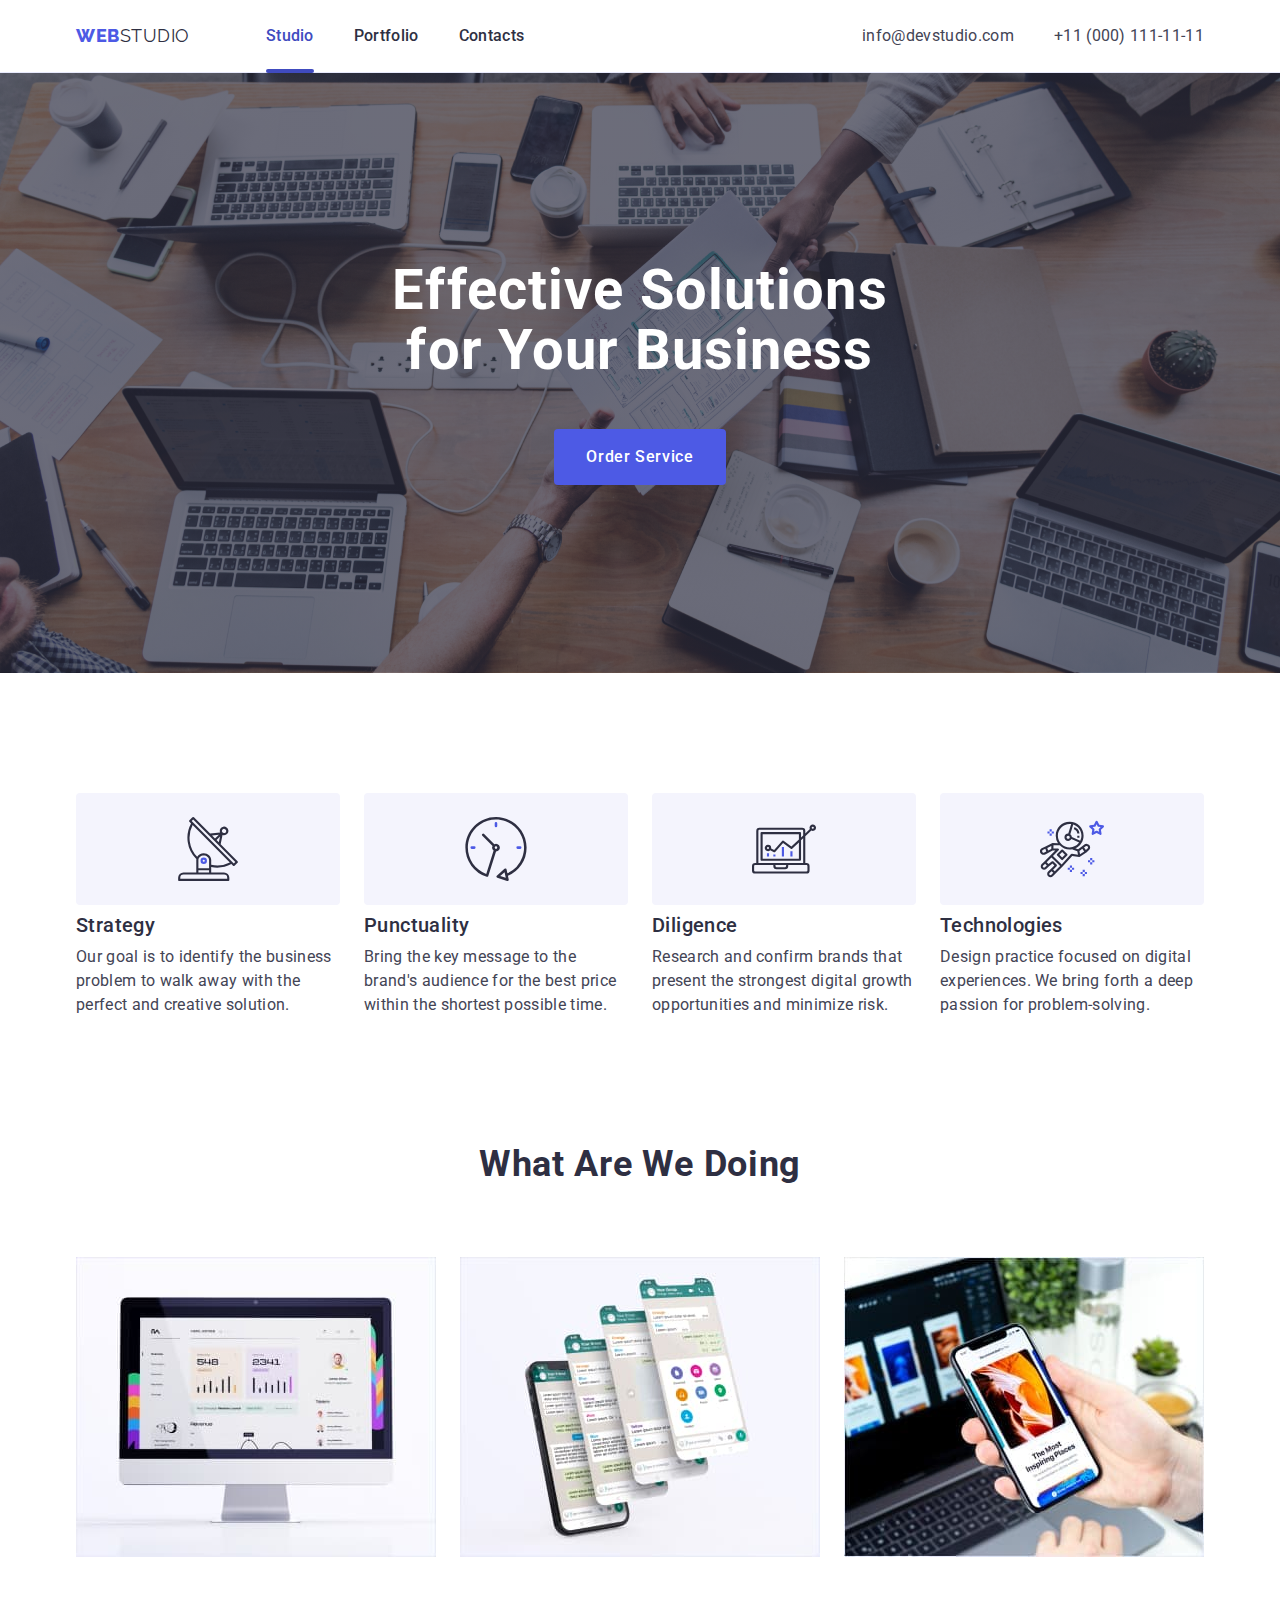
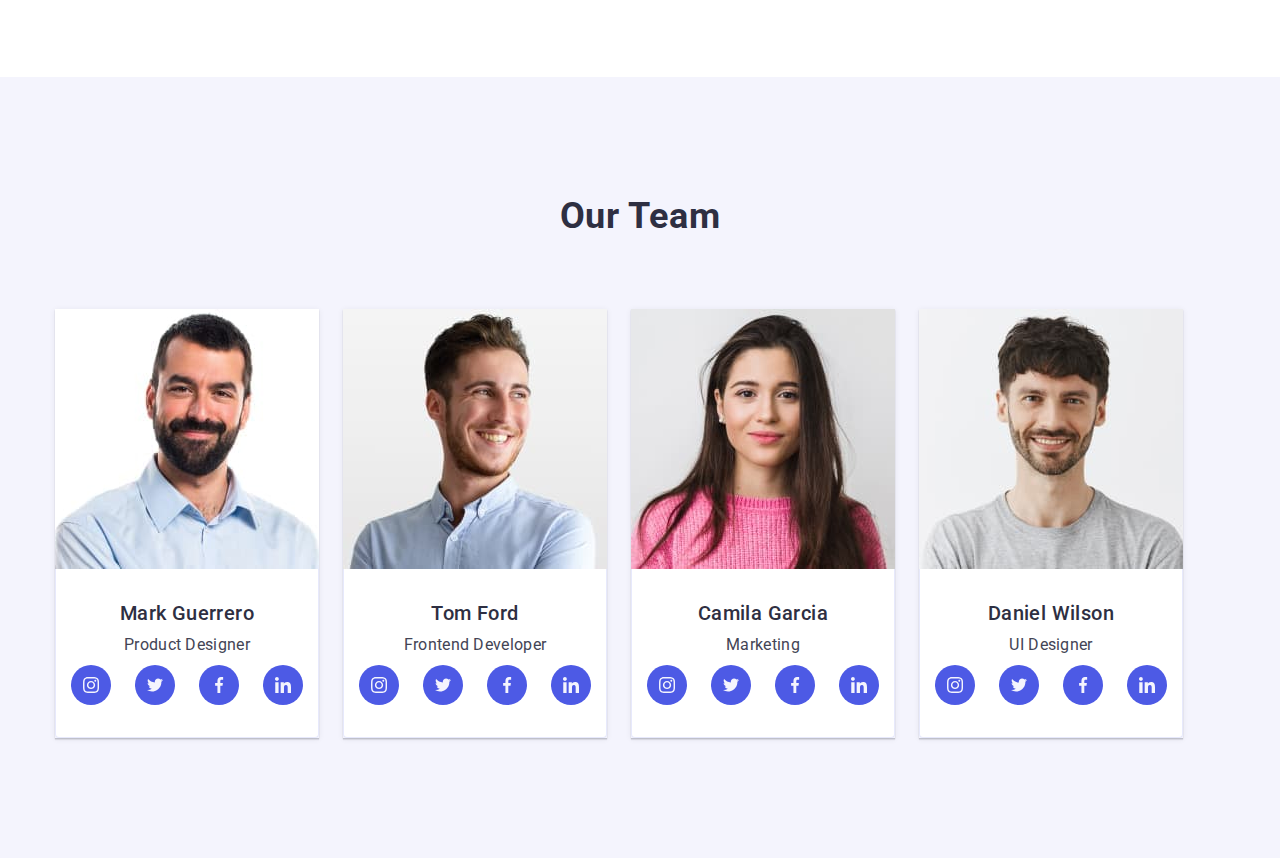
==== commit cb00b208: "von-menu-bis-team" ====
--- a/index.html
+++ b/index.html
@@ -187,7 +187,7 @@
         </div>
       </section>
       <!--------- Секція3- SERVICES---------- -->
-      <!-- <section class="services-section">
+      <section class="services-section">
         <div class="container" >
           <h2 class="services-title">What are we doing</h2>
           <ul class="services-list list dflist">
@@ -202,12 +202,12 @@
             </li>
           </ul>
         </div>
-      </section> -->
+      </section>
       <!-- -----Секція4 - TEAM--------- -->
-      <!-- <section class="team-section">
+      <section class="team-section section">
         <div class="container">
           <h2 class="team-title-container">Our Team</h2>
-          <ul class="team-list list dflist">
+          <ul class="team-list list ">
             <li class="team-item">
               <img
                 src="./images/mark.jpg"
@@ -349,7 +349,7 @@
                   </ul>                  
                 </div>
               </li>
-    </main> -->
+    </main>
     <!-- ---------- Секція 5--CUSTOMERS ------------ -->
    <!-- <section class="coust-section">
     <div class="container">
--- a/css/styles.css
+++ b/css/styles.css
@@ -356,11 +356,13 @@
 }
 
 .advantadest-list {
-  /* flex-direction: column; */
 }
 
 .advantadest-item {
   height: 112px;
+  margin-bottom: 72px;
+}
+.advantadest-item (:last-child) {
   margin-bottom: 72px;
 }
 
@@ -398,28 +400,18 @@
 
 /* --------------Секція3 - SERVISES----------------- */
 .services-section {
-  padding-bottom: 120px;
-  padding-top: 120px;
-}
-.services-title {
-  font-size: 36px;
-  line-height: 1.11;
-  text-align: center;
-  letter-spacing: 0.02em;
-  text-transform: capitalize;
-  color: var(--main-title-color);
-  margin-bottom: 72px;
-}
-.services-list {
+  display: none;
 }
 .list {
 }
 
 /* -----------------Сулція4 - TEAM------------------ */
 .team-section {
-  padding-top: 120px;
-  padding-bottom: 120px;
+  padding-bottom: 128px;
   background-color: #f4f4fd;
+}
+.team-section > .container {
+  max-width: 294px;
 }
 
 .team-title-container {
@@ -431,12 +423,18 @@
   margin-bottom: 72px;
 }
 .team-list {
+  display: flex;
+  flex-wrap: wrap;
+  gap: 72px;
 }
 
 .team-item {
   box-shadow: 0px 1px 6px rgba(46, 47, 66, 0.08),
     0px 1px 1px rgba(46, 47, 66, 0.16), 0px 2px 1px rgba(46, 47, 66, 0.08);
 }
+/* .team-item (:last-child) {
+  margin-bottom: 72px;
+} */
 
 .team-text-wraper {
   padding-top: 32px;
--- a/css/tablet.css
+++ b/css/tablet.css
@@ -114,7 +114,19 @@
   .advantadest-title {
     text-align: left;
   }
+  /* - TEAM--- */
+  .team-section > .container {
+    max-width: 582px;
+  }
+  .team-list {
+  row-gap: 64px;
+  column-gap: 24px;
 
+  .team-item {
+    width: calc((100%-24px) / 2);
+  }
+  /* .team-section > .container {
+  } */
   /* .advantadest > .container {
     max-width: 766px;
   } */
--- a/css/desktop.css
+++ b/css/desktop.css
@@ -35,6 +35,7 @@
       background-image: var(--l-gradient), url(../images/hero-dt-2x.jpg);
     }
   }
+  /* --ADVANTAGES-- */
   .advantadest-link {
     display: flex;
     gap: 24px;
@@ -50,9 +51,34 @@
   .advantadest-text {
     max-width: 264px;
   }
-  /* --ADVANTAGES-- */
-  /* .advantadest-list {
+
+  /* --SERVISES-- */
+  .services-section {
+    display: flex;
+    padding-bottom: 120px;
+    padding-top: 120px;
+  }
+  .services-title {
+    font-size: 36px;
+    line-height: 1.11;
+    text-align: center;
+    letter-spacing: 0.02em;
+    text-transform: capitalize;
+    color: var(--main-title-color);
+    margin-bottom: 72px;
+  }
+  /* --TEAM-- */
+
+  .team-section {
+    padding-top: 120px;
+    padding-bottom: 120px;
+    background-color: #f4f4fd;
+  }
+  .team-section > .container {
+    max-width: 1200px;
+  }
+  .team-list {
     display: flex;
     gap: 24px;
-  } */
+  }
 }
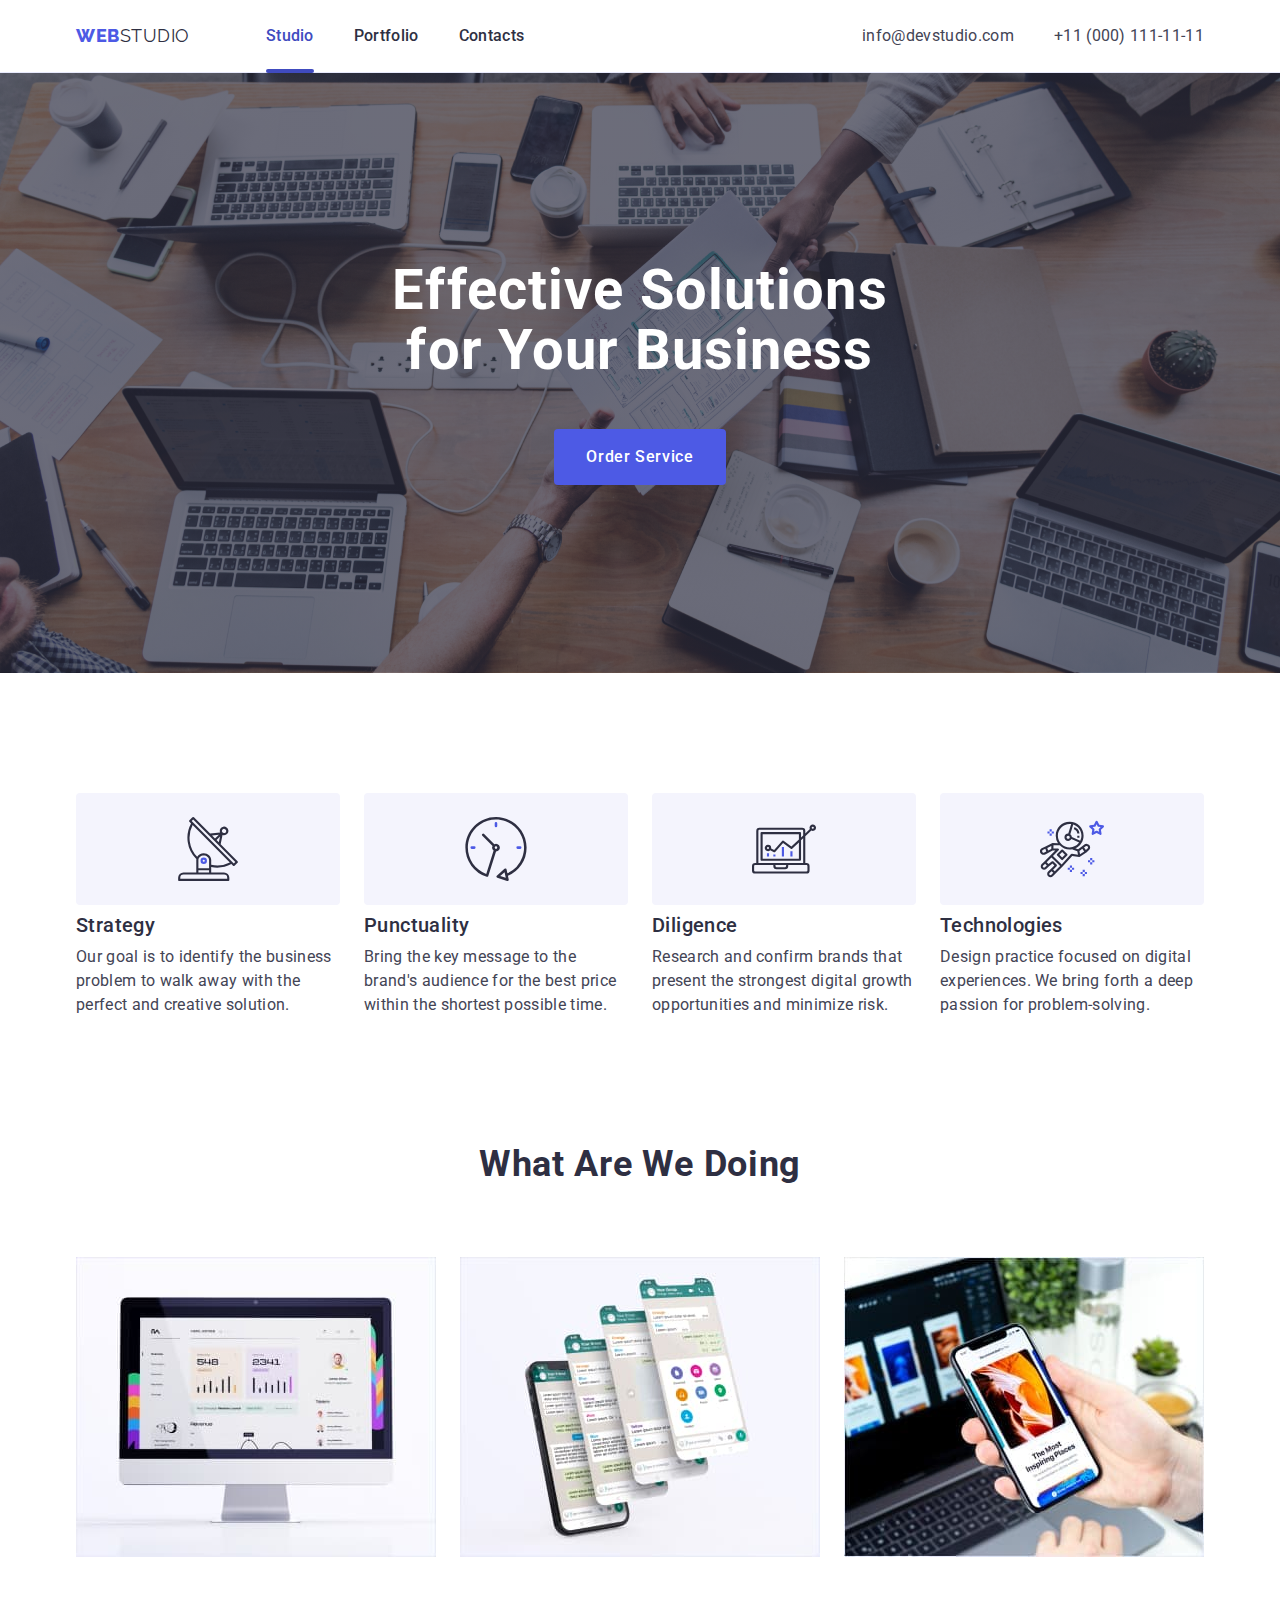
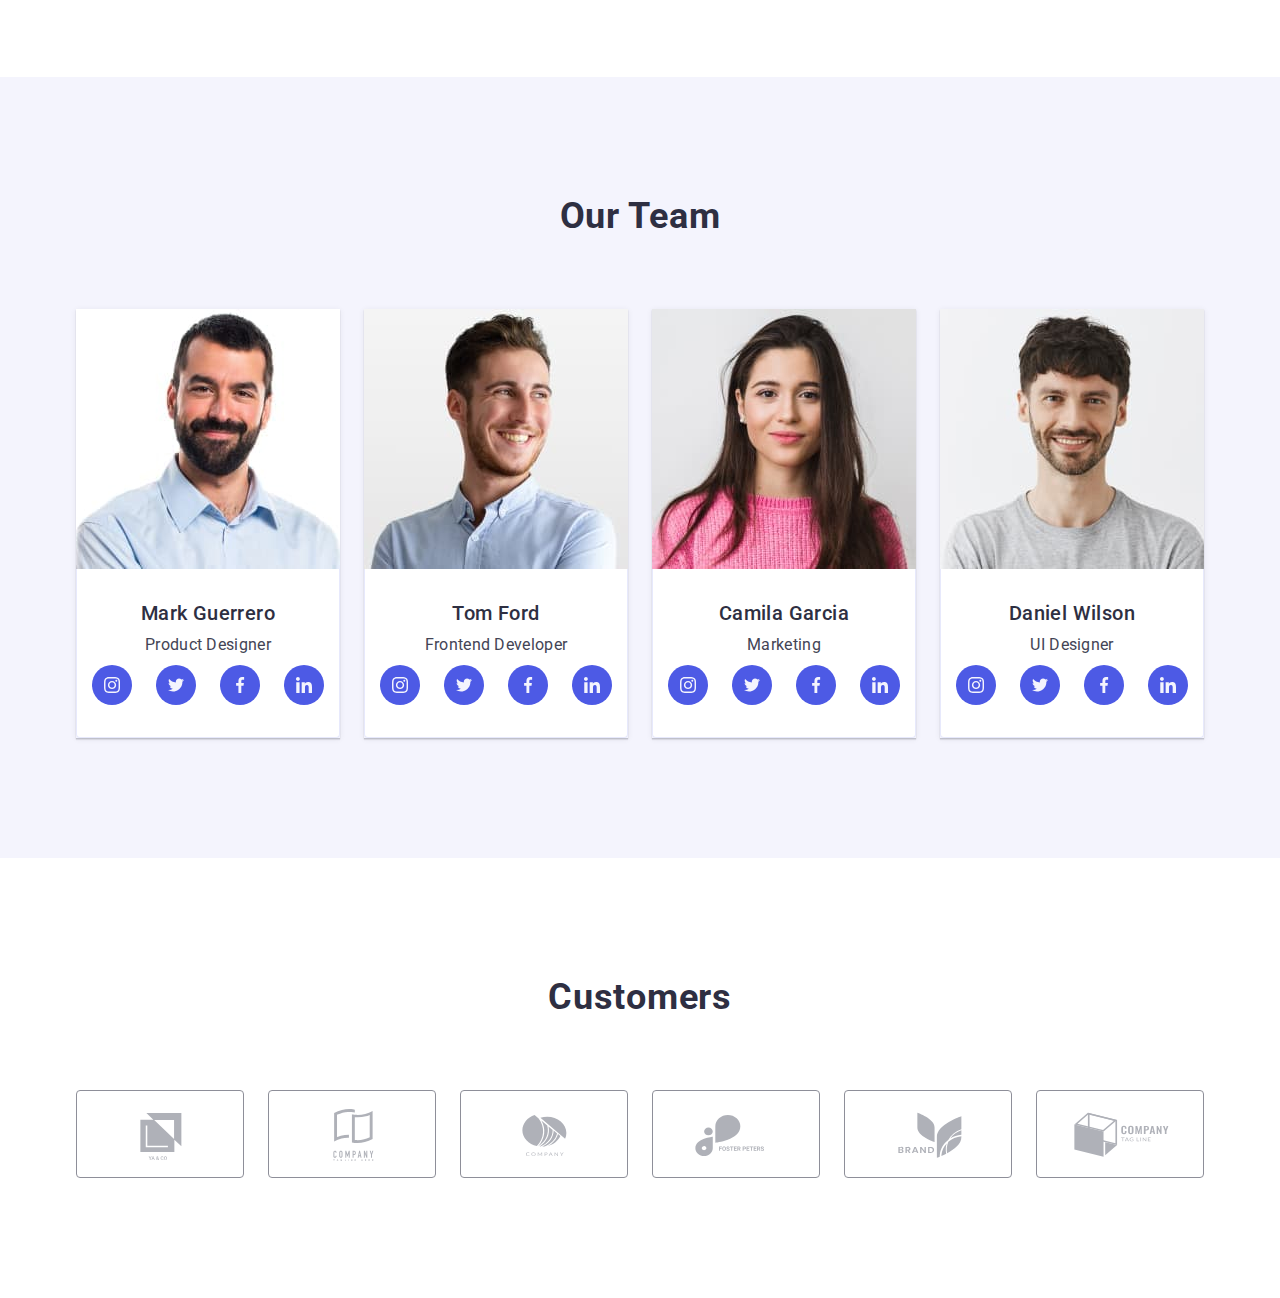
==== commit e5509e75: "AlleBlock-ohneFooter" ====
--- a/index.html
+++ b/index.html
@@ -204,8 +204,9 @@
         </div>
       </section>
       <!-- -----Секція4 - TEAM--------- -->
+      
       <section class="team-section section">
-        <div class="container">
+         <div class="container">
           <h2 class="team-title-container">Our Team</h2>
           <ul class="team-list list ">
             <li class="team-item">
@@ -349,57 +350,61 @@
                   </ul>                  
                 </div>
               </li>
+        </div> 
+      </section>
+  <!-- ---------- Секція 5--CUSTOMERS ------------ -->     
+      <section class="coust-section section">
+        <div class="container">
+        <h2 class="coust-title">Customers</h2>  
+          <ul class="coust-list list">
+            <li class="coust-item">
+              <a href="" class="coust-link link">
+                <svg class="coust-icons" width="104" height="56">
+                <use href="./images/icons.svg#icon-customers1"></use>
+                </svg>
+              </a>
+            </li>
+            <li class="coust-item">
+              <a href="" class="coust-link link">
+                <svg class="coust-icons" wight="104" height="56">
+                  <use href="./images/icons.svg#icon-customers2"></use>
+                </svg>
+              </a>
+            </li>
+            <li class="coust-item">
+              <a href="" class="coust-link link">
+                <svg class="coust-icons" wight="104" height="56">
+                  <use href="./images/icons.svg#icon-customers3"></use>
+                </svg>
+              </a>
+            </li>
+            <li class="coust-item">
+              <a href="" class="coust-link link">
+                <svg class="coust-icons" wight="104" height="56">
+                  <use href="./images/icons.svg#icon-customers4"></use>
+                </svg>
+              </a>
+            </li>
+            <li class="coust-item">
+              <a href="" class="coust-link link">
+                <svg class="coust-icons" wight="104" height="56">
+                  <use href="./images/icons.svg#icon-customers5"></use>
+                </svg>
+              </a>
+            </li>
+            <li class="coust-item">
+              <a href="" class="coust-link link">
+                <svg class="coust-icons" wight="104" height="56">
+                  <use href="./images/icons.svg#icon-customers6"></use>
+                </svg>
+              </a>
+            </li>                
+          </ul>
+        </div>
+       </section> 
     </main>
-    <!-- ---------- Секція 5--CUSTOMERS ------------ -->
-   <!-- <section class="coust-section">
-    <div class="container">
-    <h2 class="coust-title">Customers</h2>  
-      <ul class="coust-list list">
-        <li class="coust-item">
-          <a href="" class="coust-link link">
-            <svg class="coust-icons" width="104" height="56">
-            <use href="./images/icons.svg#icon-customers1"></use>
-            </svg>
-          </a>
-        </li>
-        <li class="coust-item">
-          <a href="" class="coust-link link">
-            <svg class="coust-icons" wight="104" height="56">
-              <use href="./images/icons.svg#icon-customers2"></use>
-            </svg>
-          </a>
-        </li>
-        <li class="coust-item">
-          <a href="" class="coust-link link">
-            <svg class="coust-icons" wight="104" height="56">
-              <use href="./images/icons.svg#icon-customers3"></use>
-            </svg>
-          </a>
-        </li>
-        <li class="coust-item">
-          <a href="" class="coust-link link">
-            <svg class="coust-icons" wight="104" height="56">
-              <use href="./images/icons.svg#icon-customers4"></use>
-            </svg>
-          </a>
-        </li>
-        <li class="coust-item">
-          <a href="" class="coust-link link">
-            <svg class="coust-icons" wight="104" height="56">
-              <use href="./images/icons.svg#icon-customers5"></use>
-            </svg>
-          </a>
-        </li>
-        <li class="coust-item">
-          <a href="" class="coust-link link">
-            <svg class="coust-icons" wight="104" height="56">
-              <use href="./images/icons.svg#icon-customers6"></use>
-            </svg>
-          </a>
-        </li>                
-      </ul>
-    </div>
-   </section> -->
+   
+   
 
     <!------------ FOOTER -------------->
     <!-- <footer class="footer">
--- a/css/styles.css
+++ b/css/styles.css
@@ -432,9 +432,6 @@
   box-shadow: 0px 1px 6px rgba(46, 47, 66, 0.08),
     0px 1px 1px rgba(46, 47, 66, 0.16), 0px 2px 1px rgba(46, 47, 66, 0.08);
 }
-/* .team-item (:last-child) {
-  margin-bottom: 72px;
-} */
 
 .team-text-wraper {
   padding-top: 32px;
@@ -491,9 +488,9 @@
 }
 
 /* !------------ Секція 5--CUSTOMERS ------------ */
-.coust-section {
-  padding-top: 130px;
-  padding-bottom: 120px;
+
+.coust-section > .container {
+  max-width: 294px;
 }
 
 .coust-title {
@@ -506,13 +503,12 @@
 }
 .coust-list {
   display: flex;
+  flex-wrap: wrap;
   gap: 24px;
 }
 
-.list {
-}
 .coust-item {
-  width: calc((100% - 120px) / 6);
+  width: calc((100% - 24px) / 2);
   height: 88px;
 }
 
--- a/css/tablet.css
+++ b/css/tablet.css
@@ -90,10 +90,10 @@
     }
   }
   /* --ADVANTAGES-- */
-  .section {
+  /* .section {
     padding-top: 120px;
     padding-bottom: 120px;
-  }
+  } */
   .advantadest-list {
     display: flex;
     flex-wrap: wrap;
@@ -115,15 +115,27 @@
     text-align: left;
   }
   /* - TEAM--- */
+  .team-section {
+    padding-top: 96px;
+    padding-bottom: 104px;
+  }
   .team-section > .container {
     max-width: 582px;
   }
   .team-list {
-  row-gap: 64px;
-  column-gap: 24px;
+    row-gap: 64px;
+    column-gap: 24px;
+  }
 
   .team-item {
-    width: calc((100%-24px) / 2);
+  }
+  /* --CUSTOMERS-- */
+  .coust-section > .container {
+    max-width: 582px;
+  }
+
+  .coust-item {
+    width: calc((100% - 48px) / 3);
   }
   /* .team-section > .container {
   } */
--- a/css/desktop.css
+++ b/css/desktop.css
@@ -58,6 +58,14 @@
     padding-bottom: 120px;
     padding-top: 120px;
   }
+  /* .services-section > .container {
+    max-width: 1200px;
+  } */
+  .services-list {
+  }
+  .services-item {
+    width: calc((100% - 48px) / 3);
+  }
   .services-title {
     font-size: 36px;
     line-height: 1.11;
@@ -72,13 +80,27 @@
   .team-section {
     padding-top: 120px;
     padding-bottom: 120px;
-    background-color: #f4f4fd;
   }
+
   .team-section > .container {
-    max-width: 1200px;
+    max-width: 1158px;
   }
   .team-list {
     display: flex;
     gap: 24px;
   }
+
+  /* --CUSTOMERS-- */
+
+  .coust-section > .container {
+    max-width: 1158px;
+  }
+
+  .coust-list {
+    display: flex;
+    gap: 24px;
+  }
+  .coust-item {
+    width: calc((100% - 120px) / 6);
+  }
 }
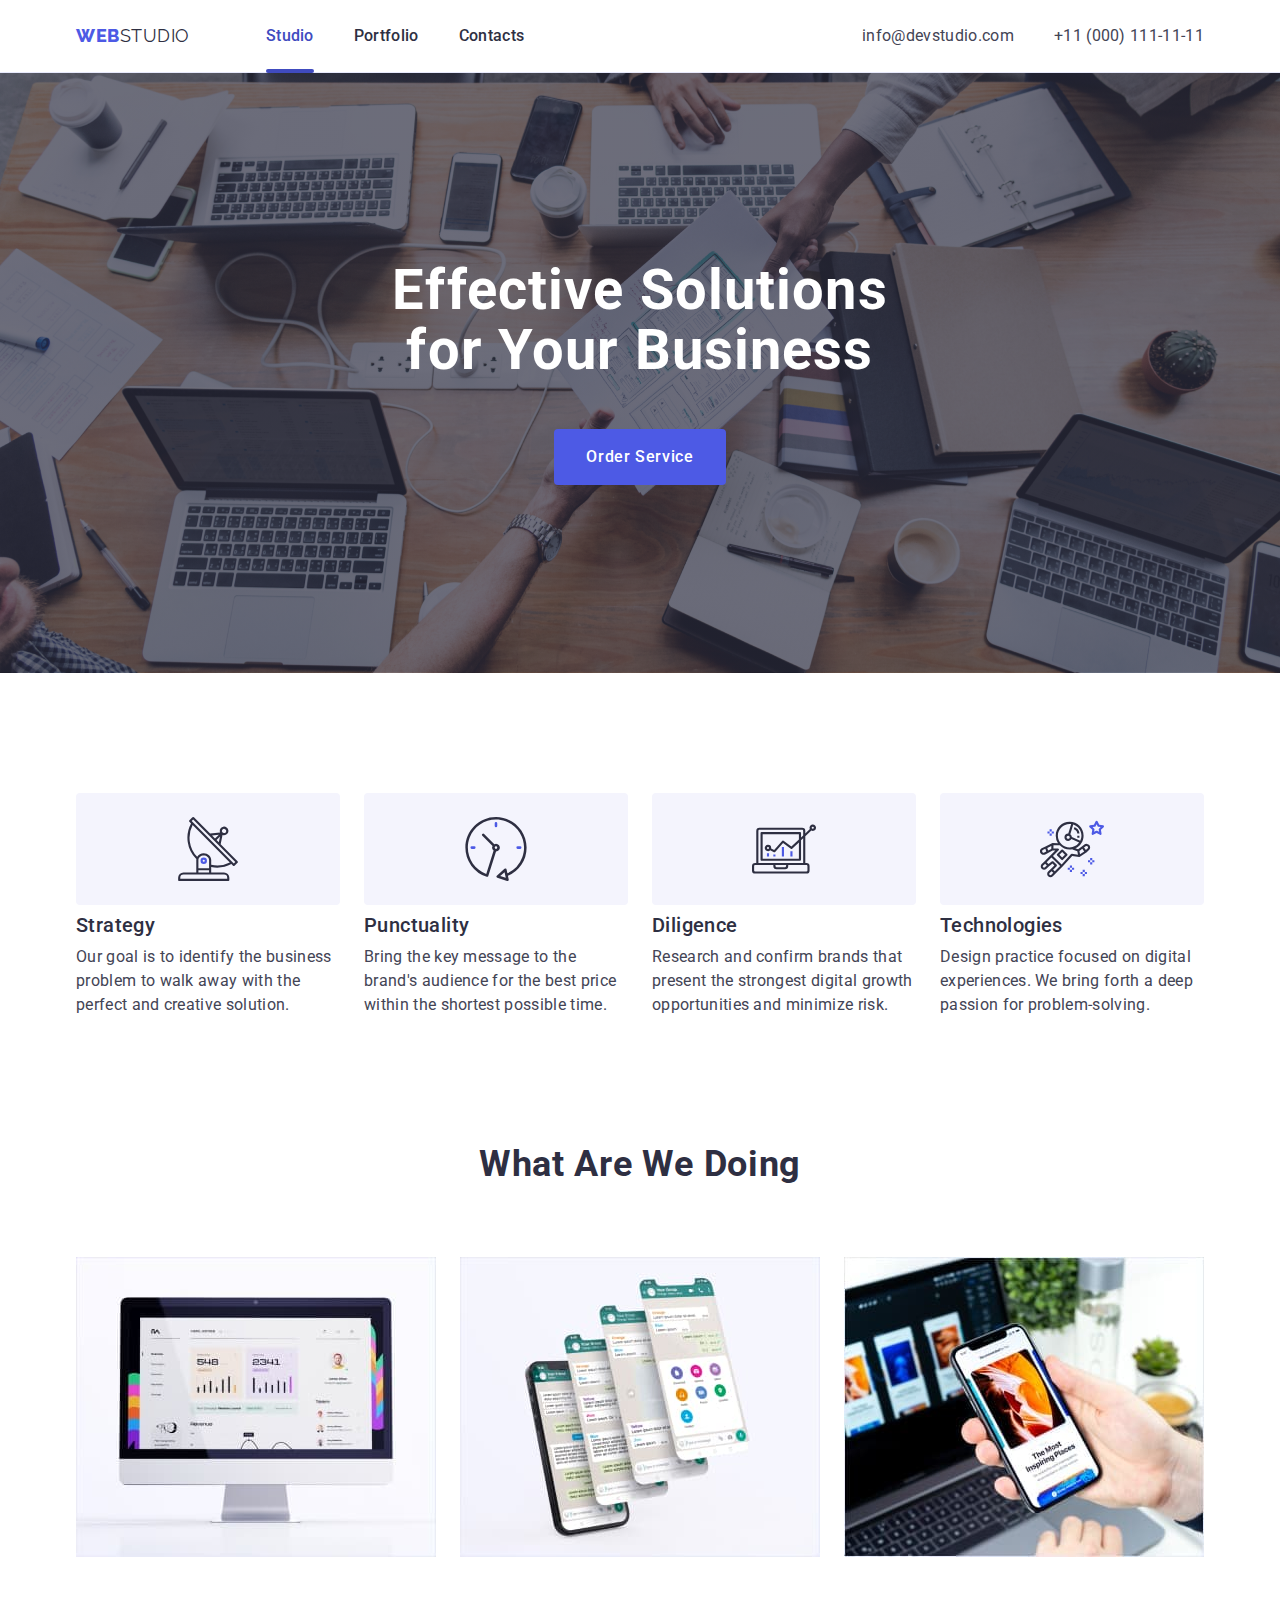
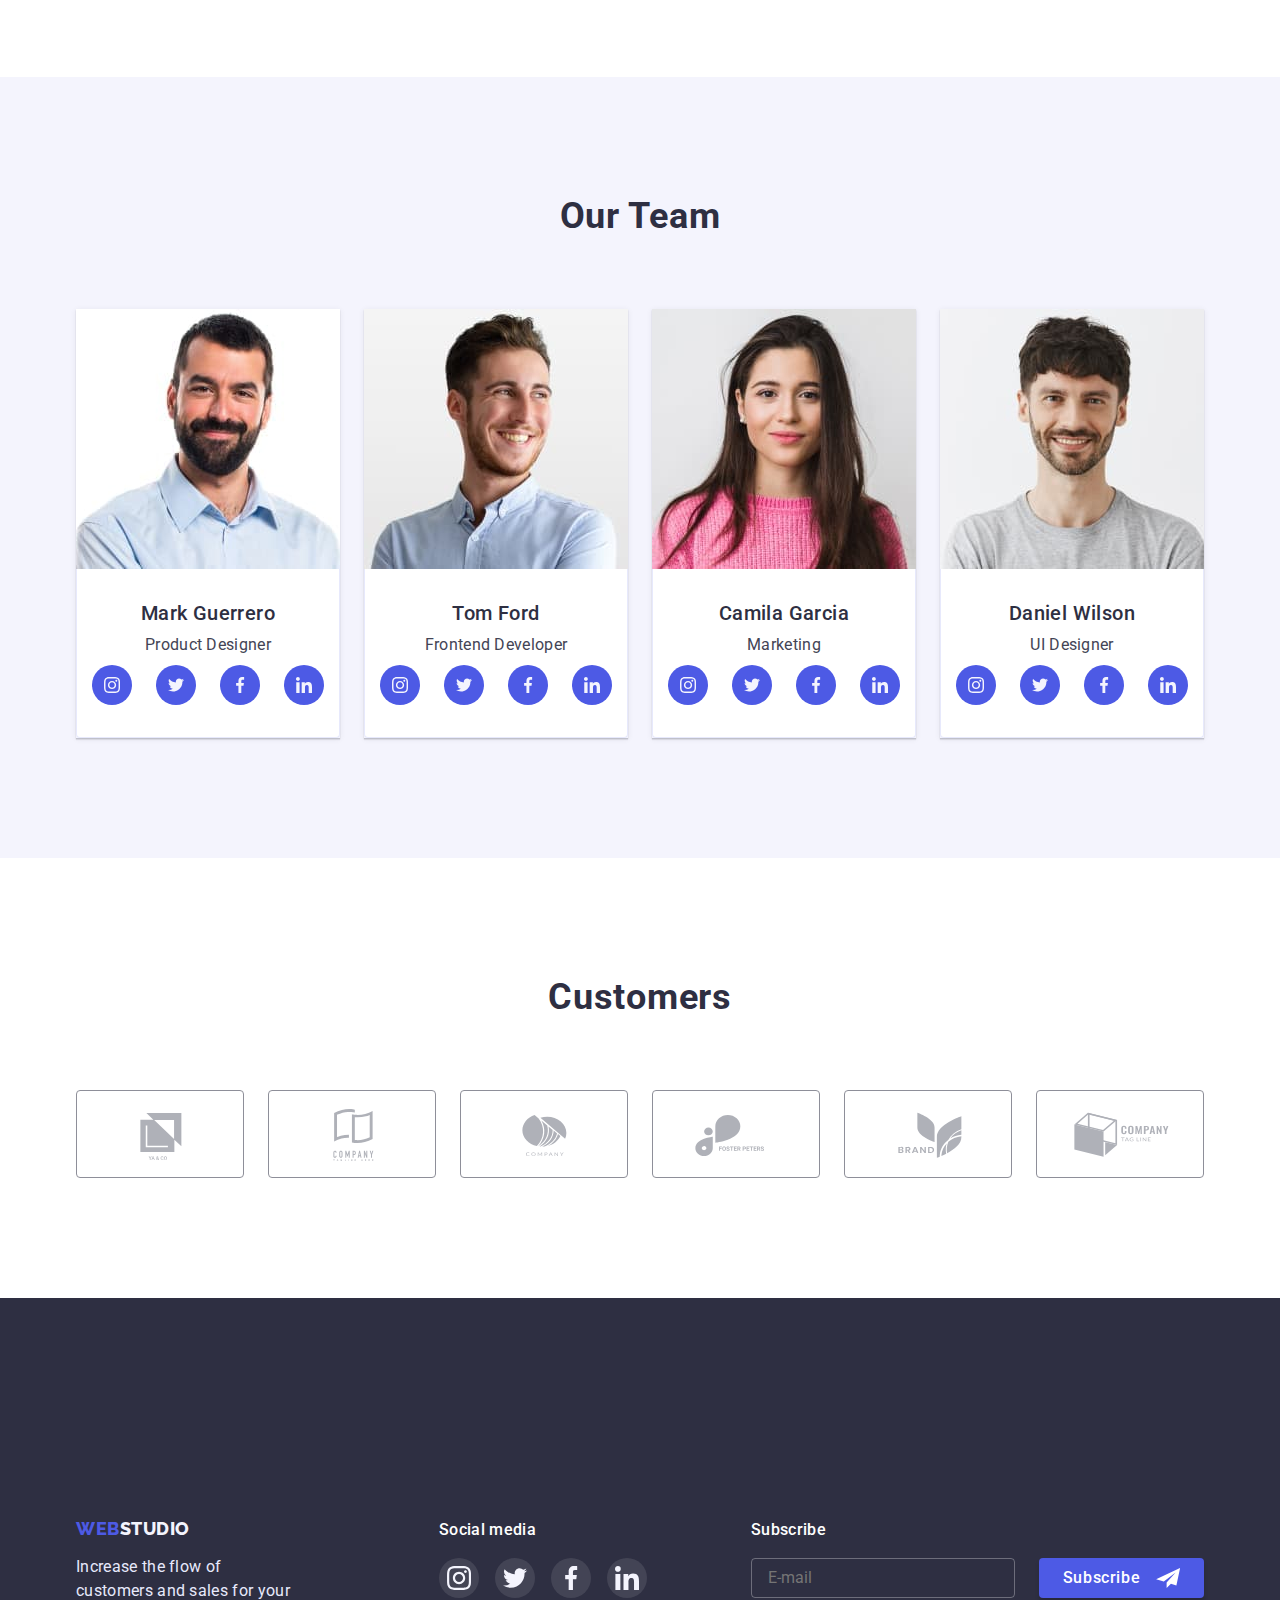
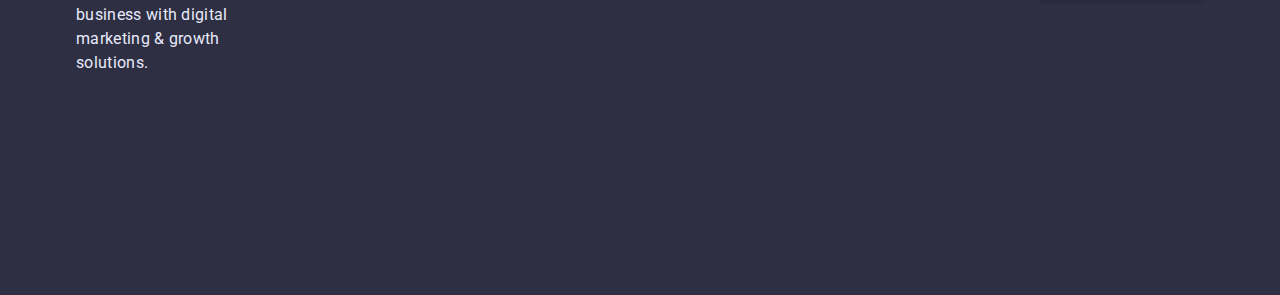
==== commit 2e91bed9: "14.03-END" ====
--- a/index.html
+++ b/index.html
@@ -407,8 +407,8 @@
    
 
     <!------------ FOOTER -------------->
-    <!-- <footer class="footer">
-      <div class="footer-wrap container">
+    <footer class="footer">
+      <div class="footer-wrap container section">
         <section class="footer-log-section">
           <a class="footer-logo link" href="./index.html"> <span>Web</span> Studio</a>
           <p class="footer-text">
@@ -463,7 +463,9 @@
                   </form>
         </section>
       </div>
-    </footer> -->
+    </footer>
+
+ <!-- --   beckdro-- -->
     <div class="beckdrop is-hidden"  data-modal>
       <div class="modal">
         <button class="beckdrop-close" type="button" data-modal-close>
--- a/css/styles.css
+++ b/css/styles.css
@@ -535,23 +535,28 @@
 }
 
 /* .coust-link:is(:hover, :focus) .coust-icons {
-  fill: #404BBF;
+  fill: #404bbf;
 } */
 
 /* -----------------FOOTER---------------- */
 .footer {
+  display: block;
   background-color: var(--second-bg-dark-color);
 }
+.footer > .container {
+  max-width: 294px;
+}
 
 .footer-wrap {
   display: flex;
-
-  padding-bottom: 100px;
-  padding-top: 100px;
+  flex-wrap: wrap;
+  gap: 72px;
 }
 
 .footer-log-section {
   width: 264px;
+  margin-left: auto;
+  margin-right: auto;
 }
 
 .footer-logo > span {
@@ -576,6 +581,7 @@
   text-transform: uppercase;
   color: #f4f4fd;
   margin-bottom: 16px;
+  justify-content: center;
 }
 
 .footer-text {
@@ -587,7 +593,9 @@
 
 .footer-soc-section {
   max-width: 208px;
-  margin-left: 120px;
+  margin-left: auto;
+  margin-right: auto;
+  /* margin-left: 120px; */
 }
 
 .footer-title {
@@ -597,6 +605,7 @@
   letter-spacing: 0.02em;
   color: #ffffff;
   margin-bottom: 16px;
+  text-align: center;
 }
 .footer-list {
   display: flex;
@@ -623,25 +632,22 @@
   transition: background-color 250ms cubic-bezier(0.4, 0, 0.2, 1),
     color 250ms cubic-bezier(0.4, 0, 0.2, 1);
 }
-
+/* 
 .footer-subscribe-wrap > .container {
   display: flex;
-}
-/* .footer-subscribe-wrap {
-  gap: 80px;
-  padding-bottom: 100px;
-  padding-top: 100px;
 } */
+
 .form-subscribe-wrap {
-  /* display: flex; */
+  display: flex;
 }
 .footer-subscribe-section {
-  max-width: 453px;
-  margin-left: 80px;
+  max-width: 100%;
 }
 .form-subscribe {
   display: flex;
+  flex-wrap: wrap;
   gap: 24px;
+  justify-content: center;
 }
 .subscribe-input {
   width: 264px;
--- a/css/tablet.css
+++ b/css/tablet.css
@@ -137,6 +137,39 @@
   .coust-item {
     width: calc((100% - 48px) / 3);
   }
+  /* --FOOTER-- */
+  .footer > .container {
+    max-width: 582px;
+  }
+  .footer-wrap {
+    row-gap: 72px;
+    column-gap: 24px;
+  }
+
+  .footer-subscribe-section {
+    max-width: 453px;
+    margin-left: 0;
+  }
+  .footer-soc-section {
+    float: right;
+    margin-left: 0;
+    margin-right: 0;
+  }
+  .footer-log-section {
+    float: left;
+    margin-left: 0;
+    margin-right: 0;
+  }
+  .footer-logo {
+    justify-content: left;
+  }
+  .footer-title {
+    text-align: left;
+  }
+  .form-subscribe {
+    flex-wrap: nowrap;
+  }
+
   /* .team-section > .container {
   } */
   /* .advantadest > .container {
--- a/css/desktop.css
+++ b/css/desktop.css
@@ -103,4 +103,27 @@
   .coust-item {
     width: calc((100% - 120px) / 6);
   }
+  /* --FOOTER-- */
+
+  .footer > .container {
+    max-width: 1158px;
+  }
+  .footer {
+    padding-bottom: 100px;
+    padding-top: 100px;
+  }
+  .footer-wrap {
+    display: flex;
+    flex-wrap: nowrap;
+  }
+
+  .footer-soc-section {
+    margin-left: 120px;
+  }
+  .footer-subscribe-section {
+    margin-left: 80px;
+  }
+  .form-subscribe-wrap {
+    display: flex;
+  }
 }
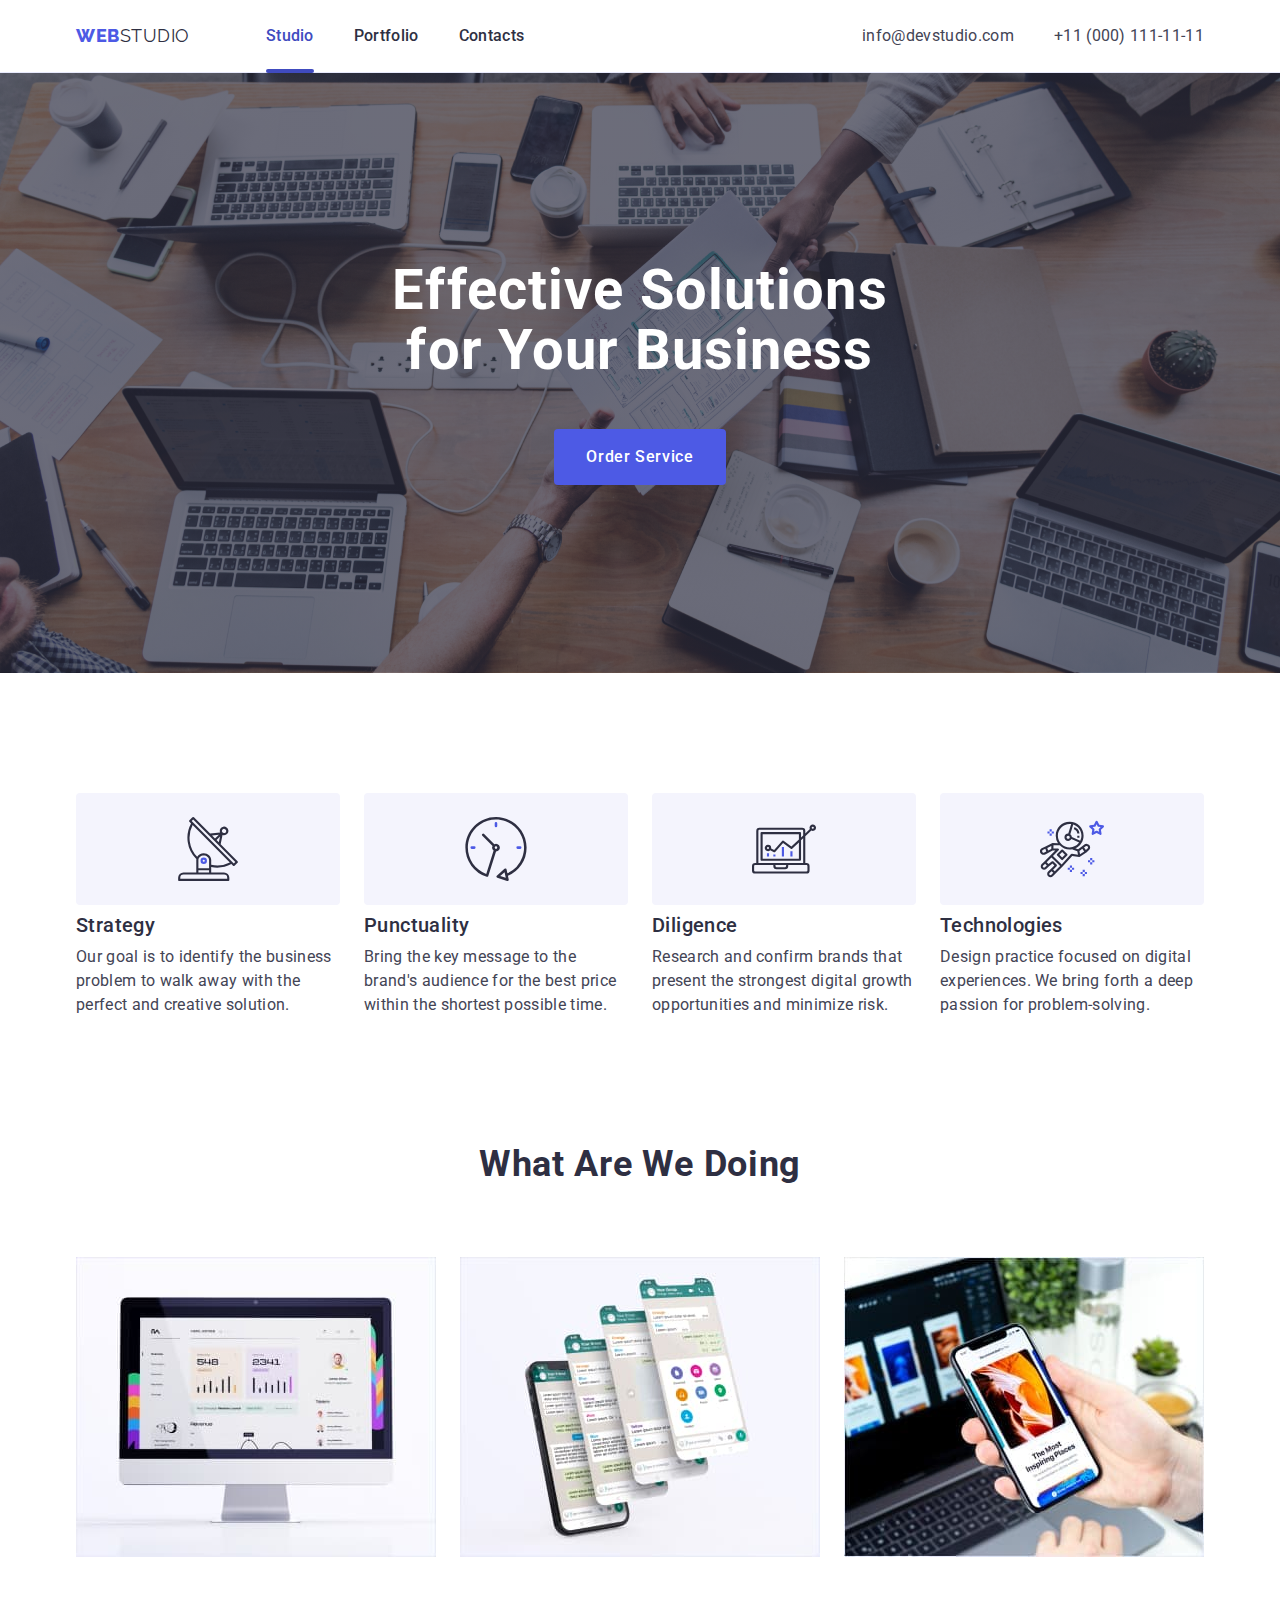
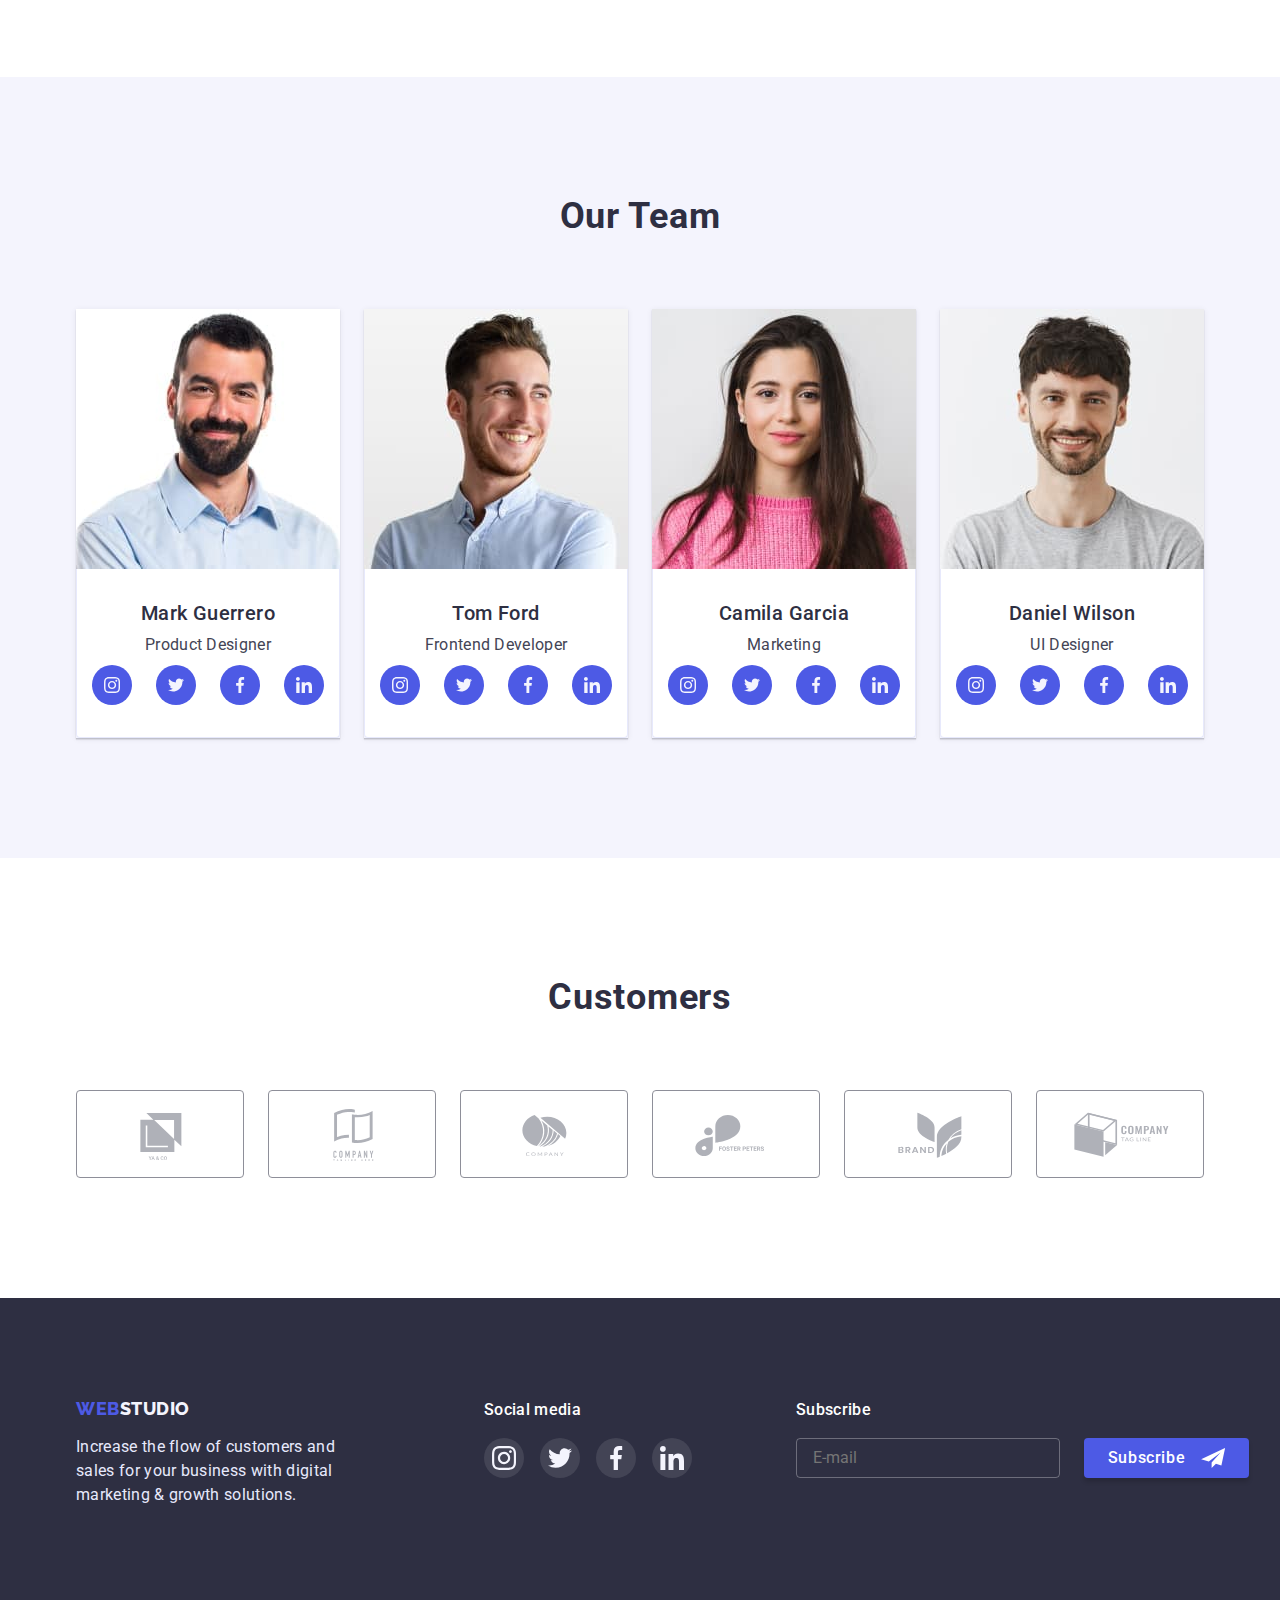
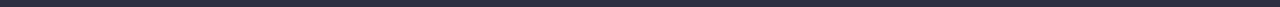
==== commit 7c264248: "fast-fertig" ====
--- a/index.html
+++ b/index.html
@@ -192,13 +192,17 @@
           <h2 class="services-title">What are we doing</h2>
           <ul class="services-list list dflist">
             <li class="services-item">
-              <img src="./images/bild-1.jpg" alt="website for desktop" width="360" />
+              <img src="./images/bild-1.jpg"
+               alt="website for desktop"
+               srcset="./images/bild-1.jpg 1x, ./images/bild-1-2x.jpg 2x" width="360"/>
             </li>
             <li class="services-item">
-              <img src="./images/bild-2.jpg" alt="websites for mobile devices" width="360" />
+              <img src="./images/bild-2.jpg" alt="websites for mobile devices" 
+              srcset="./images/bild-2.jpg 1x, ./images/bild-2-2x.jpg" width="360" />
             </li>
             <li class="services-item">
-              <img src="./images/bild-3.jpg" alt="website with responsive layout" width="360" />
+              <img src="./images/bild-3.jpg" alt="website with responsive layout" 
+              srcset="./images/bild-3.jpg 1x, ./images/bild-3-2x.jpg" width="360" />
             </li>
           </ul>
         </div>
@@ -213,6 +217,7 @@
               <img
                 src="./images/mark.jpg"
                 alt="portrait photo of the Product Designer"
+                srcset="./images/mark.jpg 1x, ./images/mark-2x.jpg 2x"
                 width="264"
               />
               <div class="team-text-wraper">
@@ -250,6 +255,7 @@
               <img
                 src="./images/tom.jpg"
                 alt="portrait photo of the Frontend Developer"
+                srcset="./images/tom.jpg 1x, ./images/tom-2x.jpg 2x"
                 width="264"
               />
               <div class="team-text-wraper">
@@ -285,7 +291,9 @@
               
             </li>
               <li class="team-item">
-                <img src="./images/camila.jpg" alt="portrait photo of the Marketing" width="264" />
+                <img src="./images/camila.jpg" alt="portrait photo of the Marketing" 
+                srcset="./images/camila.jpg 1x, ./images/camila-2x.jpg 2x"
+                width="264" />
                 <div class="team-text-wraper">
                   <h3 class="team-title">Camila Garcia</h3>
                   <p class="team-text">Marketing</p>
@@ -318,7 +326,9 @@
                 </div>
               </li>
               <li class="team-item">
-                <img src="./images/daniel.jpg" alt="portrait photo of the UI Designer" width="264" />
+                <img src="./images/daniel.jpg" alt="portrait photo of the UI Designer" 
+                srcset="./images/daniel.jpg 1x, ./images/daniel-2x.jpg 2x"
+                width="264" />
                 <div class="team-text-wraper">
                   <h3 class="team-title">Daniel Wilson</h3>
                   <p class="team-text">UI Designer</p>
@@ -408,7 +418,7 @@
 
     <!------------ FOOTER -------------->
     <footer class="footer">
-      <div class="footer-wrap container section">
+      <div class="footer-wrap container">
         <section class="footer-log-section">
           <a class="footer-logo link" href="./index.html"> <span>Web</span> Studio</a>
           <p class="footer-text">
--- a/css/desktop.css
+++ b/css/desktop.css
@@ -116,7 +116,9 @@
     display: flex;
     flex-wrap: nowrap;
   }
-
+  .footer-logo {
+    width: 264px;
+  }
   .footer-soc-section {
     margin-left: 120px;
   }
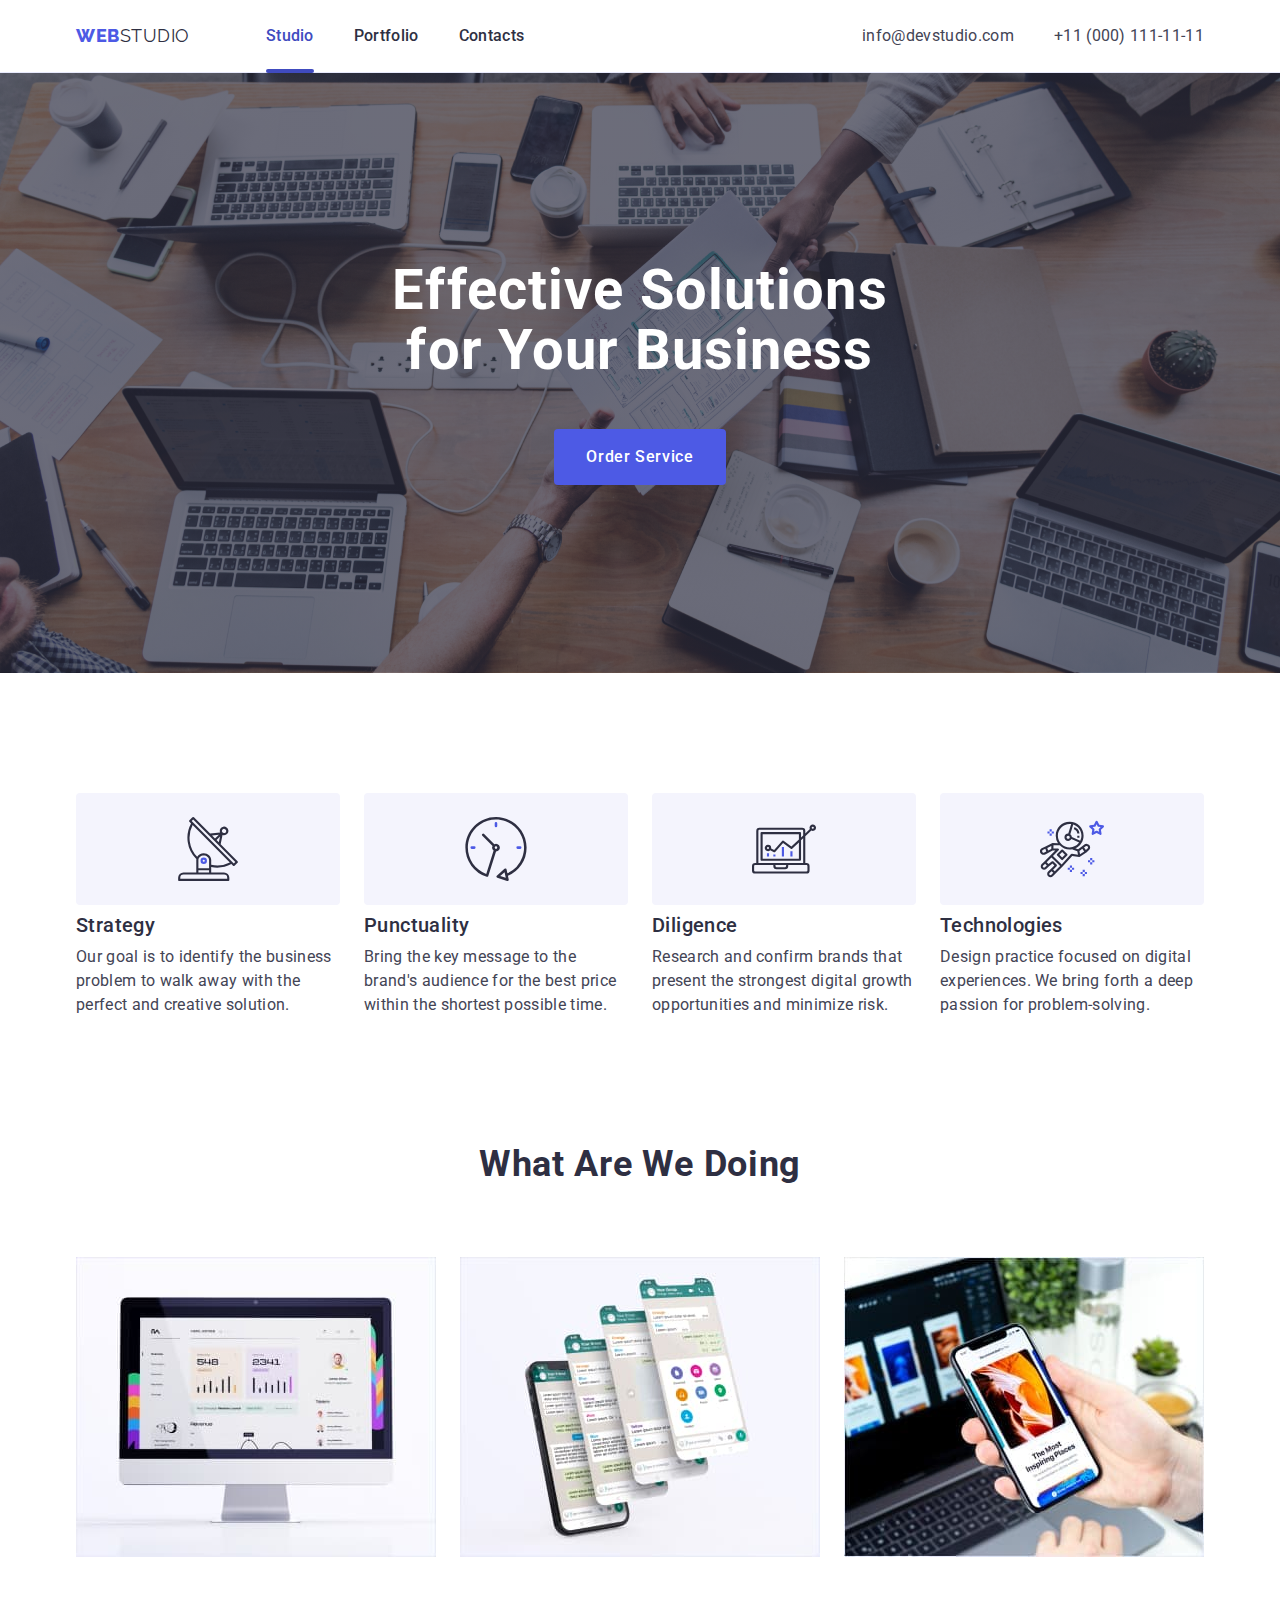
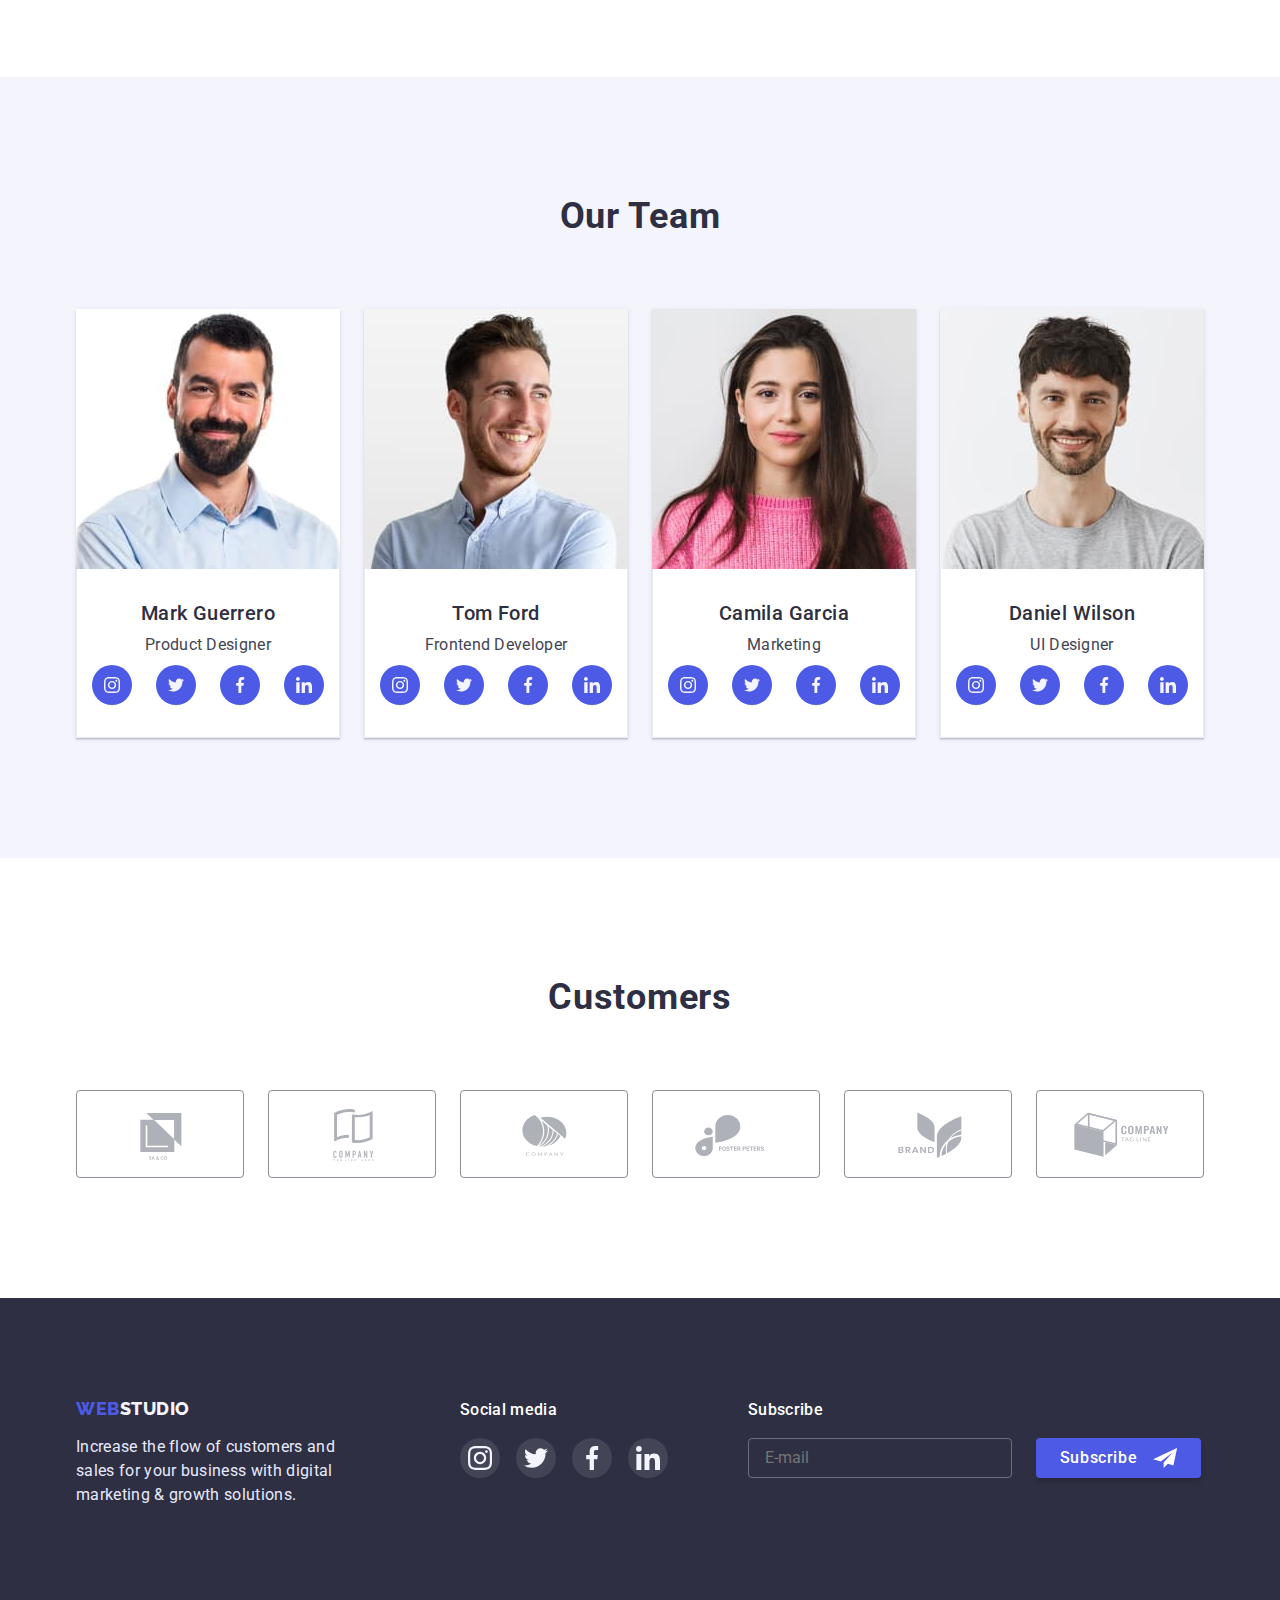
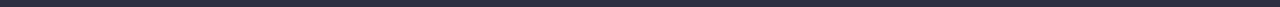
==== commit eece3119: "footer-corect" ====
--- a/index.html
+++ b/index.html
@@ -419,59 +419,66 @@
     <!------------ FOOTER -------------->
     <footer class="footer">
       <div class="footer-wrap container">
-        <section class="footer-log-section">
-          <a class="footer-logo link" href="./index.html"> <span>Web</span> Studio</a>
-          <p class="footer-text">
-            Increase the flow of customers and sales for your business with digital marketing &
-            growth solutions.
-          </p>
-        </section>
+<div class="footer-korb">
+  <section class="footer-log-section">
+    <a class="footer-logo link" href="./index.html"> <span>Web</span> Studio</a>
+    <p class="footer-text">
+      Increase the flow of customers and sales for your business with digital marketing &
+      growth solutions.
+    </p>
+  </section>
+ 
+  <section class="footer-soc-section">
+    <h3 class="footer-title">Social media</h3>
+    <ul class="footer-list list">
+      <li class="footer-item">
+        <a href="" class="footer-link link">
+          <svg class="footer-icons" width="24" height="24">
+            <use href="./images/icons.svg#icon-instagram"></use>
+          </svg>
+        </a>
+      </li>
+      <li class="footer-item">
+        <a href="" class="footer-link link">
+          <svg class="footer-icons" width="24" height="24">
+            <use href="./images/icons.svg#icon-twitter"></use>
+          </svg>
+        </a>
+      </li>
+      <li class="footer-item">
+        <a href="" class="footer-link link">
+          <svg class="footer-icons" width="24" height="24">
+            <use href="./images/icons.svg#icon-facebook"></use>
+          </svg>
+        </a>
+      </li>
+      <li class="footer-item">
+        <a href="" class="footer-link link">
+          <svg class="footer-icons" width="24" height="24">
+            <use href="./images/icons.svg#icon-linkedin"></use>
+          </svg>
+        </a>
+      </li>                                    
+    </ul>
+  </section> 
+</div>   
+     
+          
+            <div class="footer-subscribe-section">
+              <h3 class="footer-title">Subscribe</h3>
+              <form class="form-subscribe">
+              <input class="subscribe-input" type="text" name="email" placeholder="E-mail" required>   
+              <button class="subscribe-btn" type="submit" >
+                <span class="subscribe-span">Subscribe</span> 
+                  <svg class="subscribe-icon" width="24" height="20">
+                    <use href="./images/icons.svg#icon-telegram" ></use>
+                  </svg>       
+              </button> 
+                </form>
+     
+            </div>
+          
        
-        <section class="footer-soc-section">
-          <h3 class="footer-title">Social media</h3>
-          <ul class="footer-list list">
-            <li class="footer-item">
-              <a href="" class="footer-link link">
-                <svg class="footer-icons" width="24" height="24">
-                  <use href="./images/icons.svg#icon-instagram"></use>
-                </svg>
-              </a>
-            </li>
-            <li class="footer-item">
-              <a href="" class="footer-link link">
-                <svg class="footer-icons" width="24" height="24">
-                  <use href="./images/icons.svg#icon-twitter"></use>
-                </svg>
-              </a>
-            </li>
-            <li class="footer-item">
-              <a href="" class="footer-link link">
-                <svg class="footer-icons" width="24" height="24">
-                  <use href="./images/icons.svg#icon-facebook"></use>
-                </svg>
-              </a>
-            </li>
-            <li class="footer-item">
-              <a href="" class="footer-link link">
-                <svg class="footer-icons" width="24" height="24">
-                  <use href="./images/icons.svg#icon-linkedin"></use>
-                </svg>
-              </a>
-            </li>                                    
-          </ul>
-        </section> 
-        <section class="footer-subscribe-section">
-              <h3 class="footer-title">Subscribe</h3>
-                <form class="form-subscribe">
-                <input class="subscribe-input" type="text" name="email" placeholder="E-mail" required>   
-                <button class="subscribe-btn" type="submit" >
-                  <span class="subscribe-span">Subscribe</span> 
-                    <svg class="subscribe-icon" width="24" height="20">
-                      <use href="./images/icons.svg#icon-telegram" ></use>
-                    </svg>       
-                </button> 
-                  </form>
-        </section>
       </div>
     </footer>
 
--- a/css/styles.css
+++ b/css/styles.css
@@ -362,8 +362,11 @@
   height: 112px;
   margin-bottom: 72px;
 }
-.advantadest-item (:last-child) {
+/* .advantadest-item (:last-child) {
   margin-bottom: 72px;
+} */
+.advantadest-item:last-child {
+  margin-bottom: 0;
 }
 
 .advantadest-link {
@@ -542,21 +545,28 @@
 .footer {
   display: block;
   background-color: var(--second-bg-dark-color);
-}
-.footer > .container {
+  padding-bottom: 96px;
+  padding-top: 96px;
+}
+/* .footer > .container {
   max-width: 294px;
-}
+} */
 
 .footer-wrap {
   display: flex;
   flex-wrap: wrap;
   gap: 72px;
+}
+.footer-korb {
+  margin-left: auto;
+  margin-right: auto;
 }
 
 .footer-log-section {
   width: 264px;
   margin-left: auto;
   margin-right: auto;
+  margin-bottom: 72px;
 }
 
 .footer-logo > span {
@@ -637,11 +647,13 @@
   display: flex;
 } */
 
+.footer-subscribe-section {
+  display: flex;
+  flex-direction: column;
+  max-width: 100%;
+}
 .form-subscribe-wrap {
   display: flex;
-}
-.footer-subscribe-section {
-  max-width: 100%;
 }
 .form-subscribe {
   display: flex;
@@ -677,7 +689,6 @@
   box-shadow: 0px 4px 4px rgb(0 0 0 / 15%);
   border-radius: 4px;
   border: none;
-  bottom: none;
   cursor: pointer;
   transition-property: background-color;
   transition-duration: 250ms;
@@ -1018,22 +1029,3 @@
   border: none;
   fill: #f4f4fd;
 }
-
-/* .check-text::before {
-  content: '';
-  border: 1.25px solid #2e2f42;
-  border-radius: 2px;
-  width: 16px;
-  height: 16px;
-  margin-right: 8px;
-}
-.input-check:checked + .check-text::before {
-  background: #404bbf;
-  border: none;
-  /* background-image: url(../images/check.svg);
-  background-repeat: no-repeat;
-  background-position: center; */
-/* }
-.input-check:focus + .check-text::before {
-  border-color: #2e2f42;
-} */
--- a/css/mobile.css
+++ b/css/mobile.css
@@ -5,4 +5,10 @@
   .mob-menu-phone {
     font-size: 36px;
   }
+  .footer-subscribe-section > .container {
+    max-width: 426px;
+  }
+  .subscribe-input {
+    width: 100%;
+  }
 }
--- a/css/tablet.css
+++ b/css/tablet.css
@@ -145,6 +145,9 @@
     row-gap: 72px;
     column-gap: 24px;
   }
+  .footer-korb {
+    margin: 0;
+  }
 
   .footer-subscribe-section {
     max-width: 453px;
@@ -158,7 +161,8 @@
   .footer-log-section {
     float: left;
     margin-left: 0;
-    margin-right: 0;
+    margin-right: 24px;
+    margin-bottom: 0;
   }
   .footer-logo {
     justify-content: left;
@@ -168,6 +172,9 @@
   }
   .form-subscribe {
     flex-wrap: nowrap;
+  }
+  .subscribe-input {
+    width: 264px;
   }
 
   /* .team-section > .container {
--- a/css/desktop.css
+++ b/css/desktop.css
@@ -115,6 +115,11 @@
   .footer-wrap {
     display: flex;
     flex-wrap: nowrap;
+    gap: unset;
+  }
+
+  .footer-log-section {
+    margin-right: 0;
   }
   .footer-logo {
     width: 264px;
